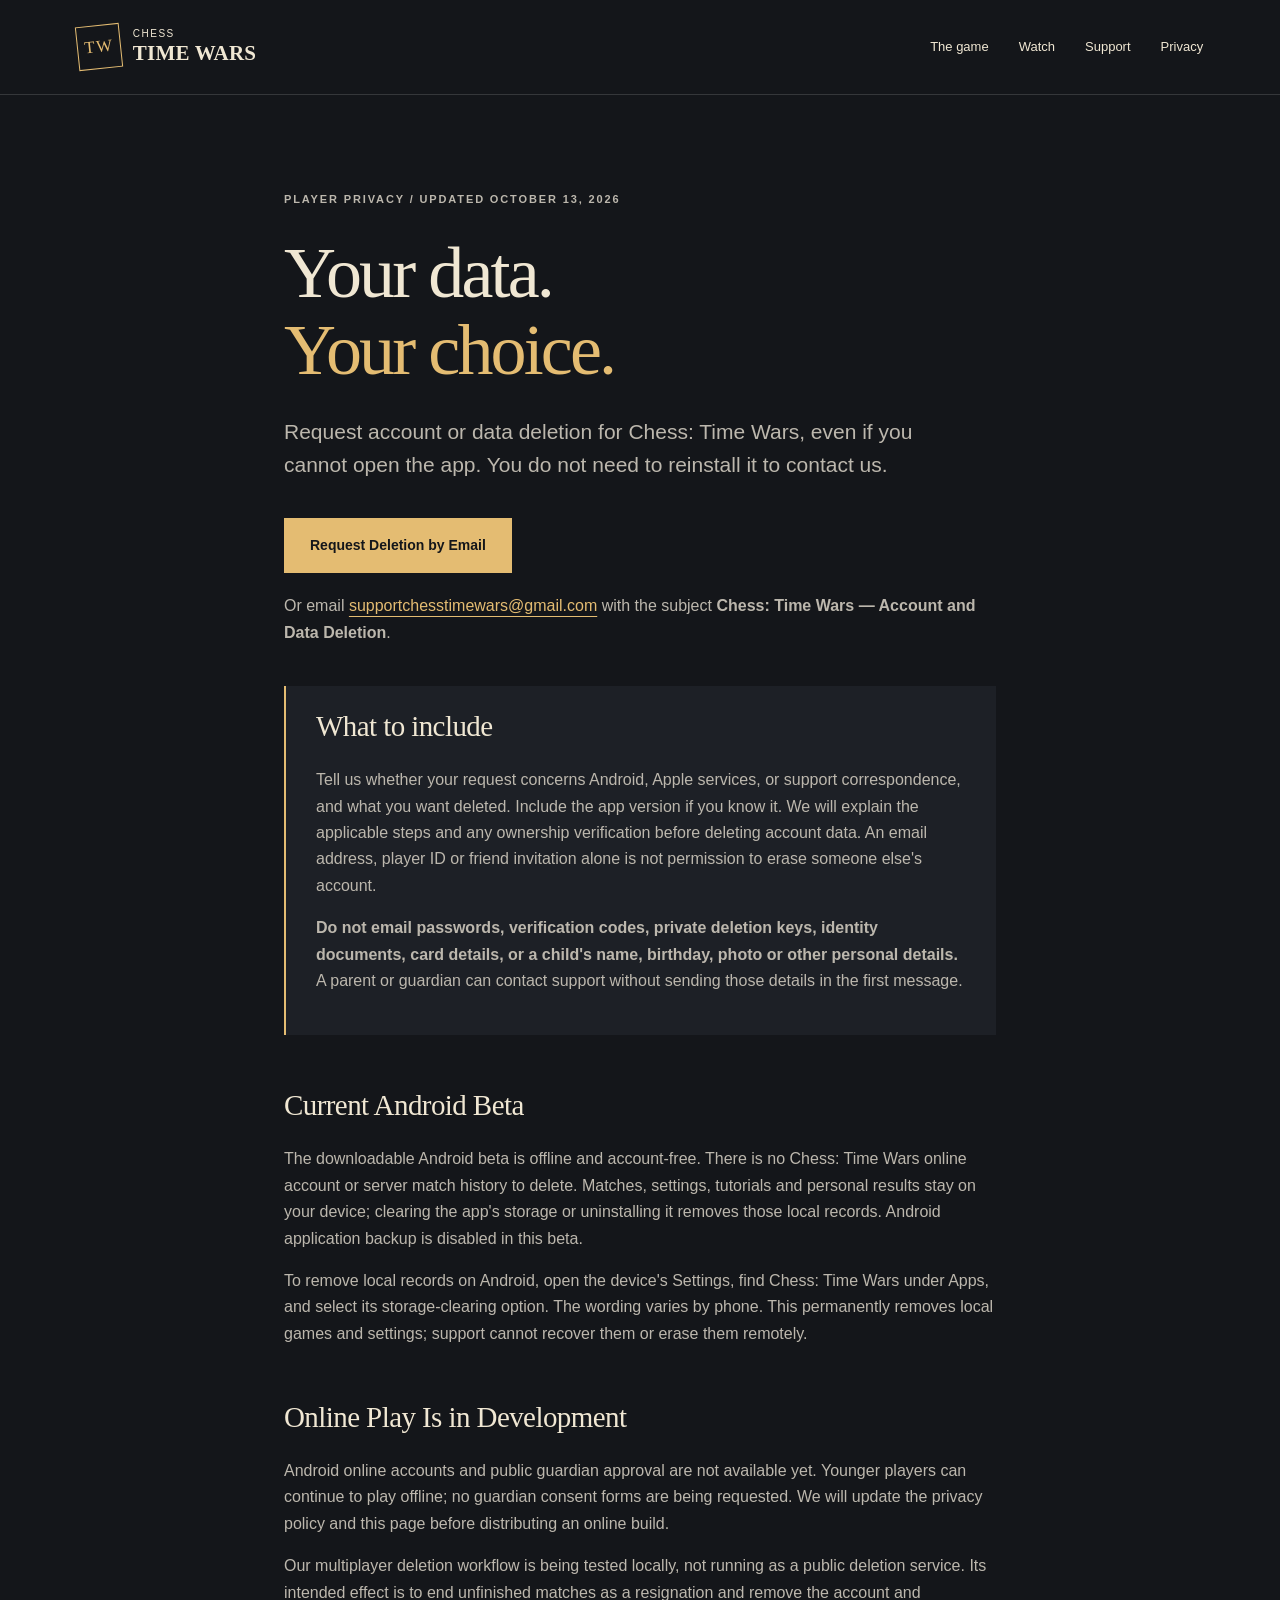
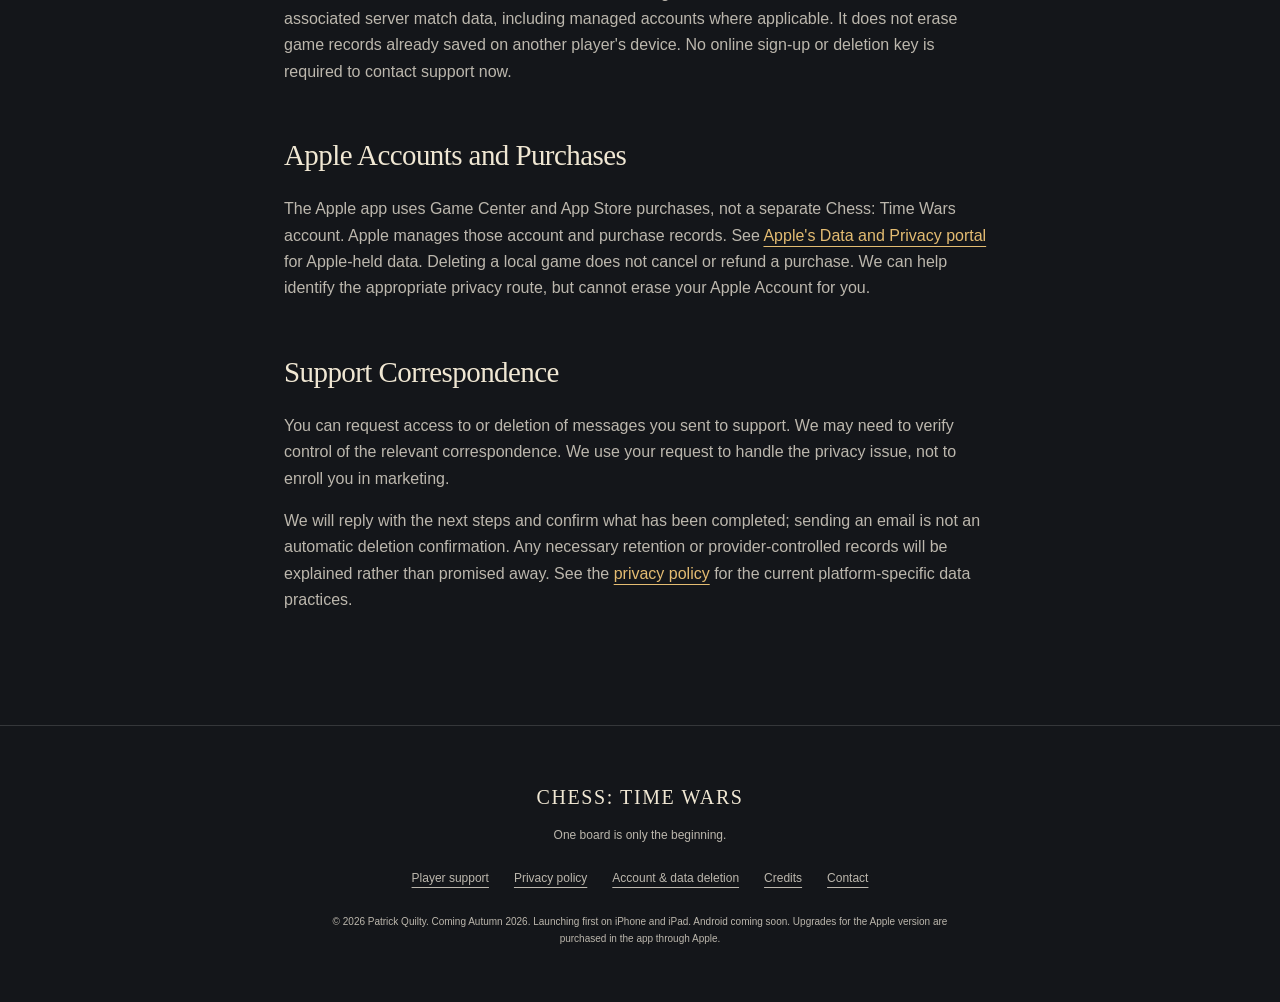
==== account-deletion.html @ 9de03a45 "Add account and data deletion support resource" ====
<!doctype html>
<html lang="en"><head><meta charset="utf-8"><meta name="viewport" content="width=device-width,initial-scale=1"><meta name="theme-color" content="#14161a"><title>Account &amp; Data Deletion | Chess: Time Wars</title><meta name="description" content="Request account or support-data deletion for Chess: Time Wars without reinstalling the app. Current Android beta is offline and account-free."><link rel="canonical" href="https://chesstimewars.github.io/account-deletion.html"><meta property="og:title" content="Account &amp; Data Deletion | Chess: Time Wars"><meta property="og:description" content="Deletion requests and privacy help for Chess: Time Wars."><meta property="og:type" content="website"><meta property="og:image" content="https://chesstimewars.github.io/assets/time-machine.png"><link rel="icon" href="assets/icon.png"><link rel="stylesheet" href="styles.css?v=20261013-deletion"></head><body><a class="skip" href="#main">Skip to content</a><header class="site-header"><a class="wordmark" href="./" aria-label="Chess: Time Wars home"><span class="crest" aria-hidden="true">TW</span><span>CHESS <b>TIME WARS</b></span></a><nav aria-label="Main navigation"><a href="./#realities">The game</a><a href="./#gameplay-videos">Watch</a><a href="support.html">Support</a><a href="privacy.html">Privacy</a></nav></header><main id="main"><article class="document section">
<p class="eyebrow">PLAYER PRIVACY / UPDATED OCTOBER 13, 2026</p>
<h1>Your data.<br><em>Your choice.</em></h1>
<p class="lede">Request account or data deletion for Chess: Time Wars, even if you cannot open the app. You do not need to reinstall it to contact us.</p>
<a class="button deletion-request" href="mailto:supportchesstimewars@gmail.com?subject=Chess%3A%20Time%20Wars%20-%20Account%20and%20Data%20Deletion&amp;body=I%20would%20like%20to%20request%20account%20or%20data%20deletion%20for%20Chess%3A%20Time%20Wars.%0A%0APlatform%20%28Android%20/%20Apple%20/%20support%20email%29%3A%0AApp%20version%2C%20if%20known%3A%0AWhat%20I%20want%20deleted%3A%0A%0APlease%20explain%20any%20ownership-verification%20steps.%20I%20have%20not%20included%20passwords%2C%20verification%20codes%2C%20deletion%20keys%2C%20identity%20documents%2C%20or%20child%20personal%20details.">Request Deletion by Email</a>
<p>Or email <a href="mailto:supportchesstimewars@gmail.com">supportchesstimewars@gmail.com</a> with the subject <strong>Chess: Time Wars &mdash; Account and Data Deletion</strong>.</p>
<div class="help-note"><h2>What to include</h2><p>Tell us whether your request concerns Android, Apple services, or support correspondence, and what you want deleted. Include the app version if you know it. We will explain the applicable steps and any ownership verification before deleting account data. An email address, player ID or friend invitation alone is not permission to erase someone else's account.</p><p><strong>Do not email passwords, verification codes, private deletion keys, identity documents, card details, or a child's name, birthday, photo or other personal details.</strong> A parent or guardian can contact support without sending those details in the first message.</p></div>
<h2>Current Android Beta</h2>
<p>The downloadable Android beta is offline and account-free. There is no Chess: Time Wars online account or server match history to delete. Matches, settings, tutorials and personal results stay on your device; clearing the app's storage or uninstalling it removes those local records. Android application backup is disabled in this beta.</p>
<p>To remove local records on Android, open the device's Settings, find Chess: Time Wars under Apps, and select its storage-clearing option. The wording varies by phone. This permanently removes local games and settings; support cannot recover them or erase them remotely.</p>
<h2>Online Play Is in Development</h2>
<p>Android online accounts and public guardian approval are not available yet. Younger players can continue to play offline; no guardian consent forms are being requested. We will update the privacy policy and this page before distributing an online build.</p>
<p>Our multiplayer deletion workflow is being tested locally, not running as a public deletion service. Its intended effect is to end unfinished matches as a resignation and remove the account and associated server match data, including managed accounts where applicable. It does not erase game records already saved on another player's device. No online sign-up or deletion key is required to contact support now.</p>
<h2>Apple Accounts and Purchases</h2>
<p>The Apple app uses Game Center and App Store purchases, not a separate Chess: Time Wars account. Apple manages those account and purchase records. See <a href="https://privacy.apple.com/">Apple's Data and Privacy portal</a> for Apple-held data. Deleting a local game does not cancel or refund a purchase. We can help identify the appropriate privacy route, but cannot erase your Apple Account for you.</p>
<h2>Support Correspondence</h2>
<p>You can request access to or deletion of messages you sent to support. We may need to verify control of the relevant correspondence. We use your request to handle the privacy issue, not to enroll you in marketing.</p>
<p>We will reply with the next steps and confirm what has been completed; sending an email is not an automatic deletion confirmation. Any necessary retention or provider-controlled records will be explained rather than promised away. See the <a href="privacy.html">privacy policy</a> for the current platform-specific data practices.</p>
</article></main><footer><a class="footer-brand" href="./">CHESS: TIME WARS</a><p>One board is only the beginning.</p><div><a href="support.html">Player support</a><a href="privacy.html">Privacy policy</a><a href="account-deletion.html">Account &amp; data deletion</a><a href="./#credits">Credits</a><a href="mailto:supportchesstimewars@gmail.com">Contact</a></div><small>&copy; 2026 Patrick Quilty. Coming Autumn 2026. Launching first on iPhone and iPad. Android coming soon. Upgrades for the Apple version are purchased in the app through Apple.</small></footer></body></html>
---- styles.css ----
:root{--bg:#14161a;--paper:#f0e7d3;--muted:#bcb7ad;--gold:#e4bc72;--line:#ffffff24;--panel:#1d2026}*{box-sizing:border-box}html{scroll-behavior:smooth;scroll-padding-top:90px}body{margin:0;background:var(--bg);color:var(--paper);font-family:"Avenir Next",Avenir,"Trebuchet MS",sans-serif;line-height:1.65}a{color:inherit;text-underline-offset:5px}a:hover{color:var(--gold)}a:focus-visible,summary:focus-visible{outline:3px solid var(--gold);outline-offset:5px}img{display:block;max-width:100%;height:auto}h1,h2,h3,p{margin-top:0}h1,h2,h3{font-family:Georgia,"Times New Roman",serif;font-weight:400;line-height:1.07;letter-spacing:-.04em}h1{font-size:clamp(44px,5.2vw,78px);margin-bottom:27px}h2{font-size:clamp(36px,4.2vw,60px);margin-bottom:25px}h3{font-size:31px;letter-spacing:-.025em}em{color:var(--gold);font-style:normal}.skip{position:absolute;top:-80px;background:var(--gold);color:var(--bg);padding:12px;z-index:10}.skip:focus{top:0}.site-header{max-width:1400px;margin:auto;padding:25px 6%;display:flex;justify-content:space-between;align-items:center;border-bottom:1px solid var(--line);position:relative;z-index:3}.wordmark{display:flex;gap:12px;text-decoration:none;align-items:center;line-height:1.3;font-size:10px;letter-spacing:.15em}.wordmark b{display:block;font-family:Georgia,serif;font-size:21px;letter-spacing:.01em}.crest{border:1px solid var(--gold);color:var(--gold);width:44px;height:44px;display:grid;place-items:center;font-family:Georgia,serif;font-size:17px;transform:rotate(-6deg)}nav{display:flex;gap:30px}nav a{text-decoration:none;font-size:13px}.hero{position:relative;max-width:1400px;min-height:850px;margin:auto;overflow:hidden}.hero-art{position:absolute;right:0;top:0;width:57%;height:100%}.hero-art img{height:100%;width:100%;object-fit:cover;object-position:center 39%}.hero-art:after{content:"";position:absolute;inset:0;background:linear-gradient(90deg,var(--bg),transparent 35%),linear-gradient(0deg,var(--bg),transparent 35%)}.hero-copy{position:relative;width:57%;padding:65px 0 90px 6%;z-index:1}.eyebrow{font-size:11px;letter-spacing:.17em;font-weight:700;color:var(--gold);margin-bottom:27px}.signal{display:inline-block;width:6px;height:6px;margin-right:7px;border-radius:50%;background:var(--gold);box-shadow:0 0 10px #e4bc7277}.game-name{font-size:13px;letter-spacing:.22em;margin-bottom:14px}.lede{font-size:21px;line-height:1.55;max-width:440px}.hero-description{max-width:420px;color:var(--muted);font-size:15px}.button{display:inline-flex;align-items:center;gap:30px;margin:16px 0 20px;padding:15px 25px;background:var(--gold);color:var(--bg);text-decoration:none;font-size:14px;font-weight:700;border:1px solid var(--gold)}.button:hover{background:#f6d595;color:#121416}.text-link{display:block;font-size:13px}.hero-note{position:absolute;right:6%;bottom:65px;font-size:10px;letter-spacing:.18em;color:var(--gold)}.section{max-width:1240px;margin:auto;padding:95px 5%}.section-heading{max-width:540px}.section-heading p:not(.eyebrow){color:var(--muted);max-width:390px}.modes{display:grid;grid-template-columns:repeat(3,1fr);gap:35px;margin-top:50px}.modes article{border-top:1px solid var(--gold);padding:25px 0;display:flex;flex-direction:column}.modes p{font-size:15px;color:var(--muted);flex:1}.mode-index{font-size:10px;letter-spacing:.12em;color:var(--gold);margin-bottom:24px}.mode-tag{font-size:9px;letter-spacing:.13em;border:1px solid var(--line);padding:6px 10px;align-self:flex-start}.gameplay{display:grid;grid-template-columns:.8fr 1.2fr;gap:70px;align-items:center;border-top:1px solid var(--line);border-bottom:1px solid var(--line);background:radial-gradient(ellipse at 90% 60%,#3e342326,transparent 70%)}.gameplay-copy p{color:var(--muted)}.gameplay-copy .eyebrow{color:var(--gold)}.caption{font-size:12px;max-width:350px}.screens{display:flex;gap:25px;align-items:flex-start}.screens figure{margin:0;width:50%;min-width:0}.screens figure:nth-child(2){padding-top:70px}.screens img{border:1px solid #b6915170;border-radius:14px;box-shadow:0 20px 35px #0005}.screens a{display:block;transition:transform .25s}.screens a:hover{transform:translateY(-7px)}figcaption{font-size:10px;color:var(--muted);margin-top:15px;line-height:1.5}.challenge{display:grid;grid-template-columns:1fr 1fr;gap:55px}.challenge-body{padding-top:40px;color:var(--muted)}.feature-row{display:flex;flex-wrap:wrap;gap:12px;margin-top:28px}.feature-row span{font-size:11px;border-left:2px solid var(--gold);padding-left:10px}.closing{text-align:center;border-top:1px solid var(--line);background:radial-gradient(ellipse at center,#5b442d28,transparent 65%)}.closing h2{font-size:clamp(50px,6vw,80px)}.closing p{color:var(--muted)}.closing .eyebrow{color:var(--gold)}.secondary{background:transparent;color:var(--gold)}.fineprint{font-size:12px;margin:20px auto 0;max-width:640px}footer{border-top:1px solid var(--line);text-align:center;padding:55px 24px;color:var(--muted)}.footer-brand{font-family:Georgia,serif;letter-spacing:.08em;font-size:20px;text-decoration:none;color:var(--paper)}footer p{font-size:12px;margin:12px 0 24px}footer div{display:flex;justify-content:center;gap:25px;font-size:12px}footer small{display:block;font-size:10px;margin:25px auto 0;max-width:650px}.document{max-width:840px}.document h1{font-size:clamp(48px,6vw,72px)}.document .lede{max-width:650px}.document h2{font-size:29px;letter-spacing:-.02em;margin-top:55px}.document p{color:var(--muted)}.document a{color:var(--gold);overflow-wrap:anywhere}.contact-address{display:inline-block;font-size:clamp(15px,3.5vw,23px);margin:10px 0 28px}.help-note{padding:25px 30px;background:var(--panel);border-left:2px solid var(--gold);margin:40px 0}.help-note h2{margin-top:0}details{border-bottom:1px solid var(--line);padding:19px 0}summary{cursor:pointer;font-size:17px;color:var(--paper);padding-right:12px}details p{font-size:15px;margin:18px 0 5px}#how-to-play{scroll-margin-top:35px}@media(prefers-reduced-motion:no-preference){.hero-copy{animation:arrive .8s ease-out both}@keyframes arrive{from{opacity:0;transform:translateY(12px)}to{opacity:1;transform:translateY(0)}}}@media(max-width:800px){.site-header{padding:22px 6%}nav{gap:18px}.hero{min-height:unset;padding-bottom:430px}.hero-copy{width:100%;padding:46px 7% 25px}.hero-art{width:100%;height:550px;top:auto;bottom:0;opacity:.85}.hero-art img{object-position:center 43%}.hero-art:after{background:linear-gradient(180deg,var(--bg),transparent 30%),linear-gradient(0deg,var(--bg),transparent 25%)}h1{font-size:clamp(43px,8vw,67px)}.hero-note{bottom:35px;right:7%}.section{padding:60px 7%}.modes{grid-template-columns:1fr;gap:8px;margin-top:30px}.modes article{padding:24px 0}.modes h3{margin-bottom:18px}.modes p{max-width:550px}.mode-index{margin-bottom:16px}.gameplay{grid-template-columns:1fr;gap:35px}.screens{max-width:540px;gap:18px}.screens figure:nth-child(2){padding-top:35px}.challenge{grid-template-columns:1fr;gap:0}.challenge-body{padding-top:5px}.document h2{margin-top:38px}.help-note{padding:23px}.wordmark b{font-size:17px}.crest{width:36px;height:36px;font-size:15px}nav a{font-size:12px}}@media(max-width:370px){.site-header{flex-wrap:wrap;gap:20px}nav{width:100%;justify-content:space-between}.hero-copy{padding-top:30px}.hero .lede{font-size:19px}.hero .eyebrow{font-size:9px}footer div{gap:17px}}@media(prefers-reduced-motion:reduce){html{scroll-behavior:auto}*,*:before,*:after{animation:none!important;transition:none!important}}

.credits.section{padding-top:38px;padding-bottom:45px;border-top:1px solid var(--line);text-align:center;max-width:900px}.credits h2{font-family:"Avenir Next",Avenir,"Trebuchet MS",sans-serif;font-size:11px;font-weight:700;letter-spacing:.17em;text-transform:uppercase;color:var(--gold);margin-bottom:18px}.credits p{font-size:13px;color:var(--muted);margin-bottom:7px}.credits strong{font-weight:500;color:var(--paper)}.credits blockquote{font-family:Georgia,serif;font-size:clamp(17px,2.4vw,22px);line-height:1.5;color:var(--muted);max-width:550px;margin:22px auto 0;font-style:italic}footer div{flex-wrap:wrap}#credits{scroll-margin-top:35px}
.video-showcase{border-top:1px solid var(--line);background:radial-gradient(ellipse at 50% 35%,#66502e24,transparent 70%)}.video-heading{display:grid;grid-template-columns:1.15fr 1fr;gap:70px;align-items:center;margin-bottom:40px}.video-heading>p{color:var(--muted);font-size:15px;max-width:430px}.video-grid{display:grid;grid-template-columns:repeat(3,minmax(0,1fr));gap:28px}.video-card{margin:0;min-width:0;padding:20px;background:linear-gradient(160deg,#292b30,var(--panel));border:1px solid #e4bc7240;border-radius:16px;box-shadow:0 15px 35px #0003;display:flex;flex-direction:column}.video-card-heading{min-height:90px}.video-card .mode-index{display:block;margin-bottom:12px}.video-card h3{font-size:clamp(23px,2.5vw,30px);margin-bottom:20px}.video-card video{display:block;width:100%;height:auto;aspect-ratio:9/16;object-fit:contain;background:#0e1013;border-radius:8px;border:1px solid var(--line)}.video-card video:focus-visible{outline:3px solid var(--gold);outline-offset:5px}.video-card video::cue{background:#14161ae6;color:var(--paper)}.video-card figcaption{display:flex;flex-direction:column;flex:1;font-size:13px}.video-duration{font-size:9px;letter-spacing:.14em;color:var(--gold);display:block;margin-bottom:12px}.video-card figcaption p{flex:1;margin-bottom:18px}.video-footnote{margin:27px 0 0;font-size:12px;color:var(--muted)}.video-footnote a{color:var(--gold);display:inline-block;margin-left:8px}@media(max-width:900px){.video-grid{gap:16px}.video-card{padding:15px}.video-card-heading{min-height:104px}.video-heading{gap:35px}}@media(max-width:800px){.video-heading{grid-template-columns:1fr;gap:0;margin-bottom:28px}.video-heading>p{max-width:560px}.video-grid{grid-template-columns:1fr;gap:28px;max-width:430px;margin:auto}.video-card{padding:20px}.video-card-heading{min-height:0}.video-card h3{font-size:30px}.video-card video{max-height:65svh}.video-footnote{max-width:430px;margin:25px auto 0}.video-footnote a{margin-left:0;display:block;margin-top:8px}}
.platform-note{display:flex;flex-wrap:wrap;align-items:center;gap:10px 14px;max-width:420px;margin:24px 0 0}.platform-badge{display:inline-block;padding:6px 11px;border:1px solid #e4bc7266;border-radius:4px;background:linear-gradient(120deg,#e4bc7212,transparent);color:var(--gold);font-size:11px;font-weight:700;letter-spacing:.08em}.platform-detail{font-size:12px;line-height:1.5;color:var(--muted)}.platform-note-centered{justify-content:center;max-width:640px;margin:22px auto 8px}

.document a.deletion-request{color:var(--bg)}
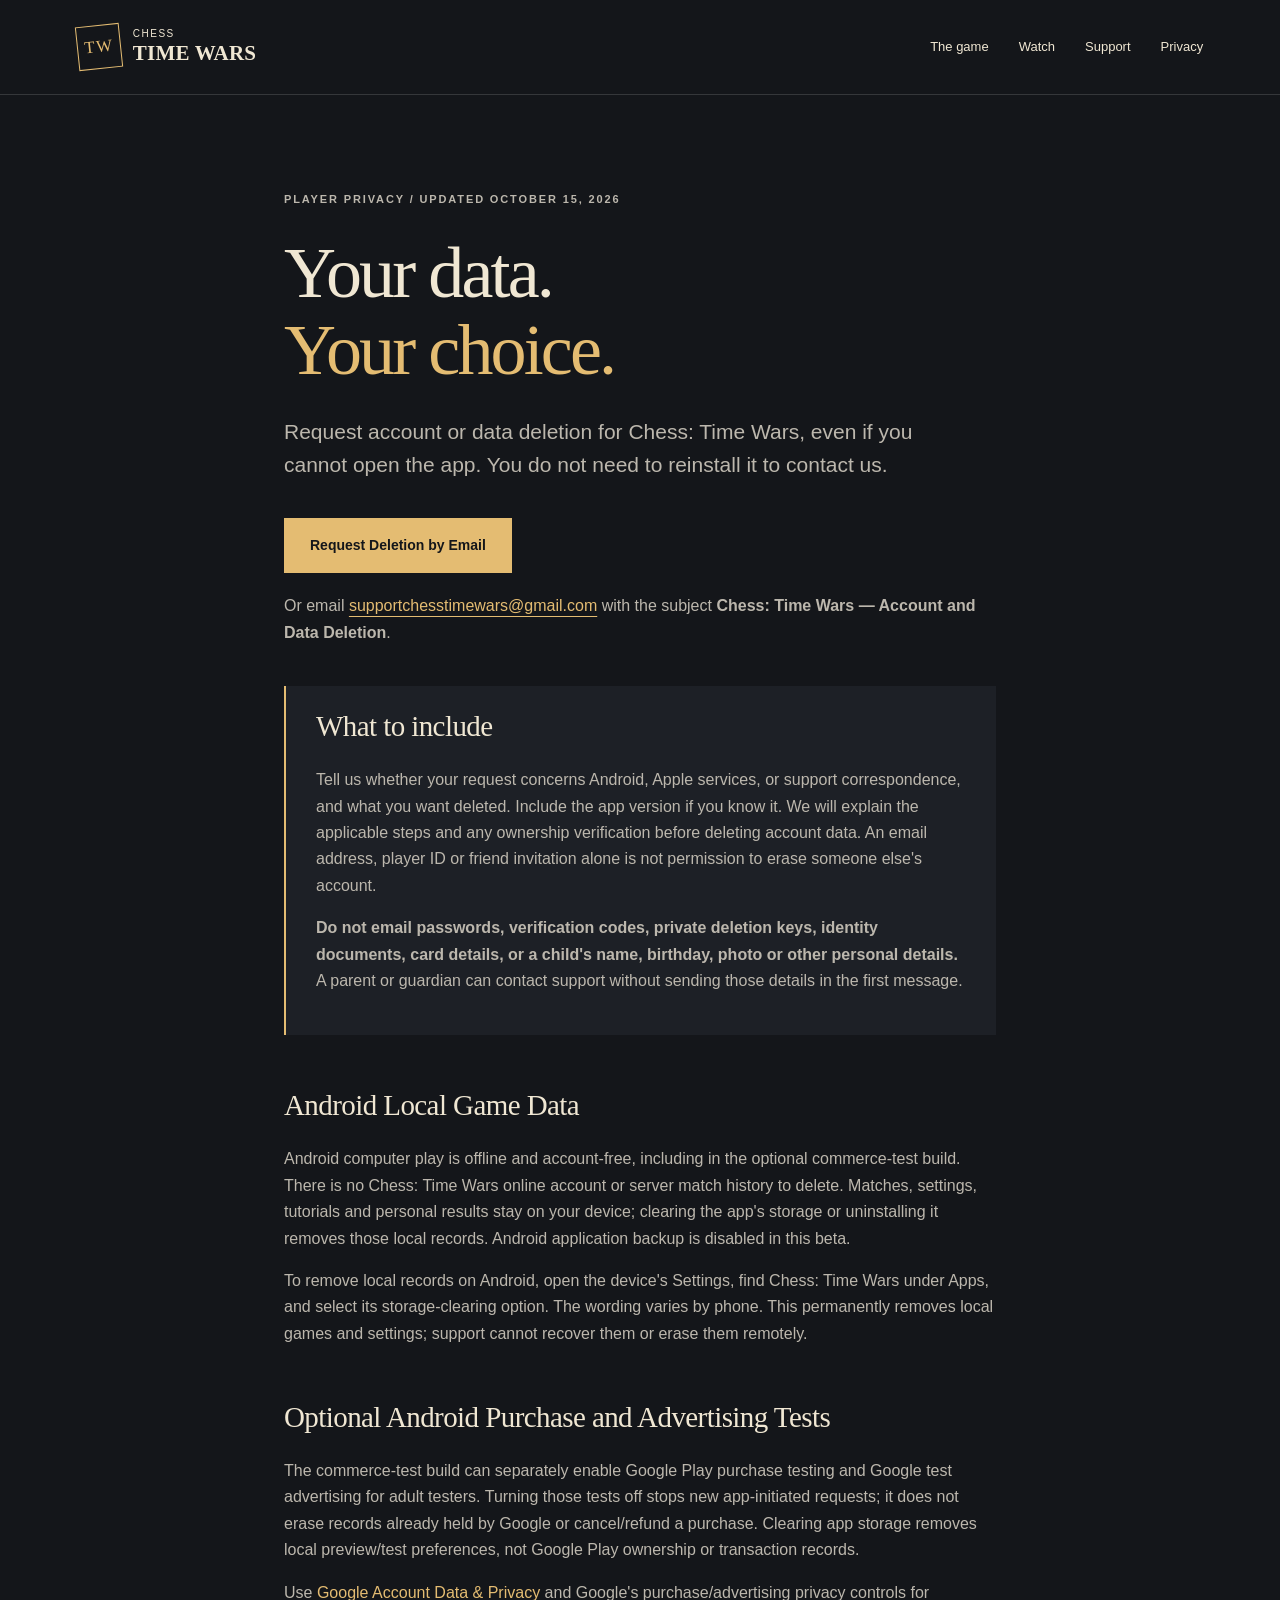
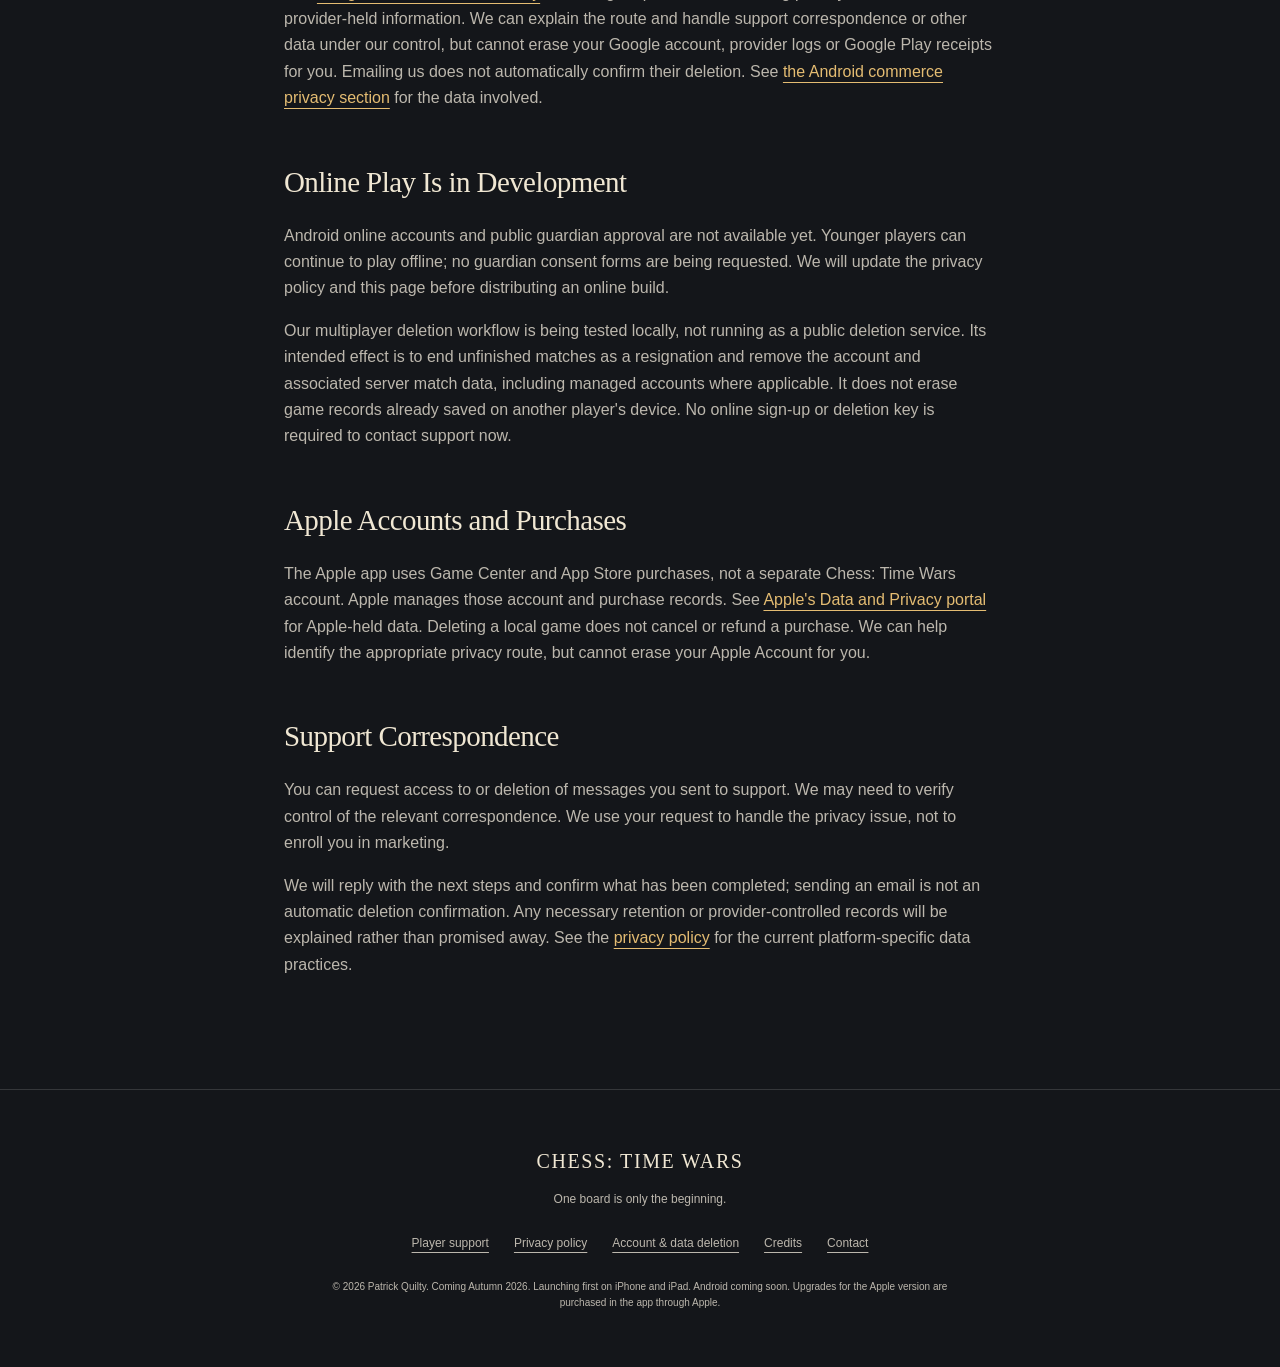
==== commit a94e54a4: "Disclose optional Android purchase and test-ad processing" ====
--- a/account-deletion.html
+++ b/account-deletion.html
@@ -1,14 +1,17 @@
 <!doctype html>
 <html lang="en"><head><meta charset="utf-8"><meta name="viewport" content="width=device-width,initial-scale=1"><meta name="theme-color" content="#14161a"><title>Account &amp; Data Deletion | Chess: Time Wars</title><meta name="description" content="Request account or support-data deletion for Chess: Time Wars without reinstalling the app. Current Android beta is offline and account-free."><link rel="canonical" href="https://chesstimewars.github.io/account-deletion.html"><meta property="og:title" content="Account &amp; Data Deletion | Chess: Time Wars"><meta property="og:description" content="Deletion requests and privacy help for Chess: Time Wars."><meta property="og:type" content="website"><meta property="og:image" content="https://chesstimewars.github.io/assets/time-machine.png"><link rel="icon" href="assets/icon.png"><link rel="stylesheet" href="styles.css?v=20261013-deletion"></head><body><a class="skip" href="#main">Skip to content</a><header class="site-header"><a class="wordmark" href="./" aria-label="Chess: Time Wars home"><span class="crest" aria-hidden="true">TW</span><span>CHESS <b>TIME WARS</b></span></a><nav aria-label="Main navigation"><a href="./#realities">The game</a><a href="./#gameplay-videos">Watch</a><a href="support.html">Support</a><a href="privacy.html">Privacy</a></nav></header><main id="main"><article class="document section">
-<p class="eyebrow">PLAYER PRIVACY / UPDATED OCTOBER 13, 2026</p>
+<p class="eyebrow">PLAYER PRIVACY / UPDATED OCTOBER 15, 2026</p>
 <h1>Your data.<br><em>Your choice.</em></h1>
 <p class="lede">Request account or data deletion for Chess: Time Wars, even if you cannot open the app. You do not need to reinstall it to contact us.</p>
 <a class="button deletion-request" href="mailto:supportchesstimewars@gmail.com?subject=Chess%3A%20Time%20Wars%20-%20Account%20and%20Data%20Deletion&amp;body=I%20would%20like%20to%20request%20account%20or%20data%20deletion%20for%20Chess%3A%20Time%20Wars.%0A%0APlatform%20%28Android%20/%20Apple%20/%20support%20email%29%3A%0AApp%20version%2C%20if%20known%3A%0AWhat%20I%20want%20deleted%3A%0A%0APlease%20explain%20any%20ownership-verification%20steps.%20I%20have%20not%20included%20passwords%2C%20verification%20codes%2C%20deletion%20keys%2C%20identity%20documents%2C%20or%20child%20personal%20details.">Request Deletion by Email</a>
 <p>Or email <a href="mailto:supportchesstimewars@gmail.com">supportchesstimewars@gmail.com</a> with the subject <strong>Chess: Time Wars &mdash; Account and Data Deletion</strong>.</p>
 <div class="help-note"><h2>What to include</h2><p>Tell us whether your request concerns Android, Apple services, or support correspondence, and what you want deleted. Include the app version if you know it. We will explain the applicable steps and any ownership verification before deleting account data. An email address, player ID or friend invitation alone is not permission to erase someone else's account.</p><p><strong>Do not email passwords, verification codes, private deletion keys, identity documents, card details, or a child's name, birthday, photo or other personal details.</strong> A parent or guardian can contact support without sending those details in the first message.</p></div>
-<h2>Current Android Beta</h2>
-<p>The downloadable Android beta is offline and account-free. There is no Chess: Time Wars online account or server match history to delete. Matches, settings, tutorials and personal results stay on your device; clearing the app's storage or uninstalling it removes those local records. Android application backup is disabled in this beta.</p>
+<h2>Android Local Game Data</h2>
+<p>Android computer play is offline and account-free, including in the optional commerce-test build. There is no Chess: Time Wars online account or server match history to delete. Matches, settings, tutorials and personal results stay on your device; clearing the app's storage or uninstalling it removes those local records. Android application backup is disabled in this beta.</p>
 <p>To remove local records on Android, open the device's Settings, find Chess: Time Wars under Apps, and select its storage-clearing option. The wording varies by phone. This permanently removes local games and settings; support cannot recover them or erase them remotely.</p>
+<h2>Optional Android Purchase and Advertising Tests</h2>
+<p>The commerce-test build can separately enable Google Play purchase testing and Google test advertising for adult testers. Turning those tests off stops new app-initiated requests; it does not erase records already held by Google or cancel/refund a purchase. Clearing app storage removes local preview/test preferences, not Google Play ownership or transaction records.</p>
+<p>Use <a href="https://myaccount.google.com/data-and-privacy">Google Account Data &amp; Privacy</a> and Google's purchase/advertising privacy controls for provider-held information. We can explain the route and handle support correspondence or other data under our control, but cannot erase your Google account, provider logs or Google Play receipts for you. Emailing us does not automatically confirm their deletion. See <a href="privacy.html#android-commerce">the Android commerce privacy section</a> for the data involved.</p>
 <h2>Online Play Is in Development</h2>
 <p>Android online accounts and public guardian approval are not available yet. Younger players can continue to play offline; no guardian consent forms are being requested. We will update the privacy policy and this page before distributing an online build.</p>
 <p>Our multiplayer deletion workflow is being tested locally, not running as a public deletion service. Its intended effect is to end unfinished matches as a resignation and remove the account and associated server match data, including managed accounts where applicable. It does not erase game records already saved on another player's device. No online sign-up or deletion key is required to contact support now.</p>
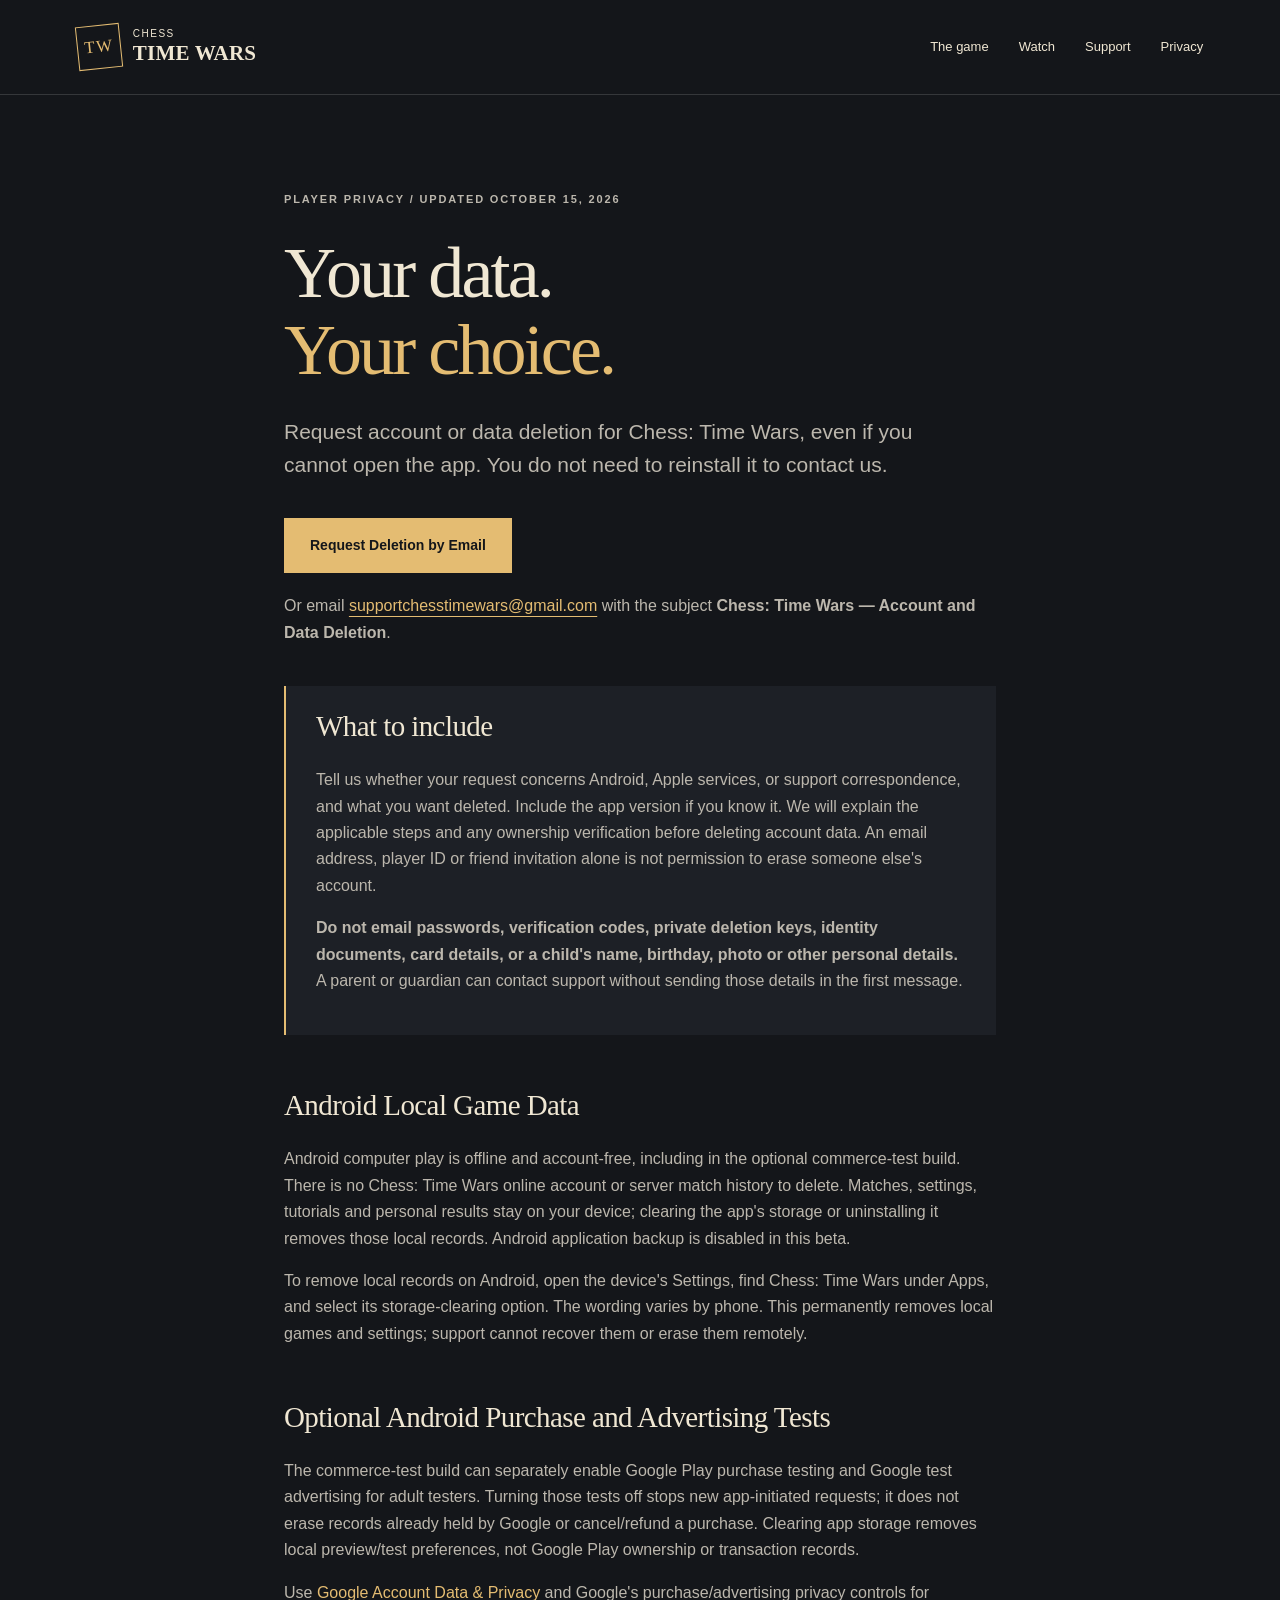
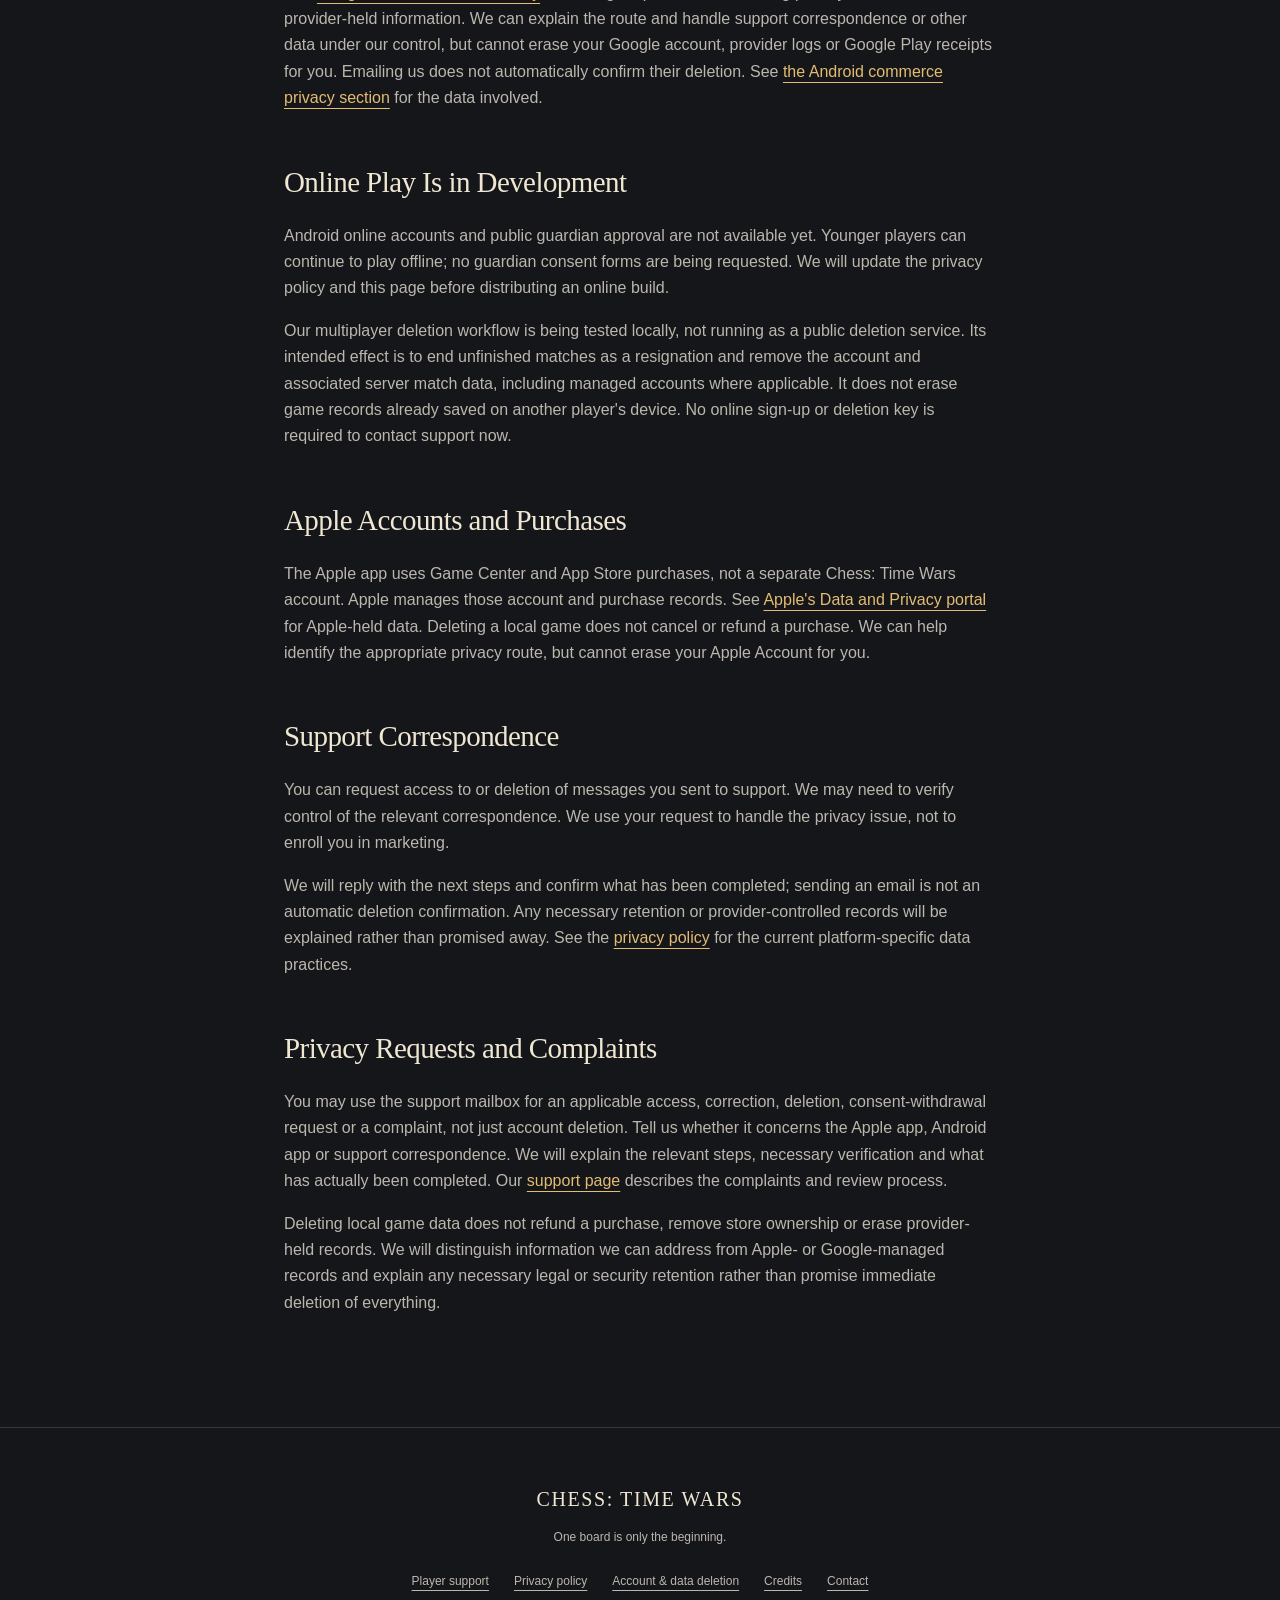
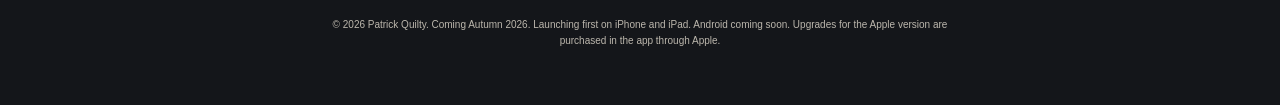
==== commit bf2c4623: "Publish approved cross-platform support and privacy updates" ====
--- a/account-deletion.html
+++ b/account-deletion.html
@@ -20,4 +20,9 @@
 <h2>Support Correspondence</h2>
 <p>You can request access to or deletion of messages you sent to support. We may need to verify control of the relevant correspondence. We use your request to handle the privacy issue, not to enroll you in marketing.</p>
 <p>We will reply with the next steps and confirm what has been completed; sending an email is not an automatic deletion confirmation. Any necessary retention or provider-controlled records will be explained rather than promised away. See the <a href="privacy.html">privacy policy</a> for the current platform-specific data practices.</p>
+<section id="privacy-requests" aria-labelledby="privacy-requests-heading">
+<h2 id="privacy-requests-heading">Privacy Requests and Complaints</h2>
+<p>You may use the support mailbox for an applicable access, correction, deletion, consent-withdrawal request or a complaint, not just account deletion. Tell us whether it concerns the Apple app, Android app or support correspondence. We will explain the relevant steps, necessary verification and what has actually been completed. Our <a href="https://chesstimewars.github.io/support.html">support page</a> describes the complaints and review process.</p>
+<p>Deleting local game data does not refund a purchase, remove store ownership or erase provider-held records. We will distinguish information we can address from Apple- or Google-managed records and explain any necessary legal or security retention rather than promise immediate deletion of everything.</p>
+</section>
 </article></main><footer><a class="footer-brand" href="./">CHESS: TIME WARS</a><p>One board is only the beginning.</p><div><a href="support.html">Player support</a><a href="privacy.html">Privacy policy</a><a href="account-deletion.html">Account &amp; data deletion</a><a href="./#credits">Credits</a><a href="mailto:supportchesstimewars@gmail.com">Contact</a></div><small>&copy; 2026 Patrick Quilty. Coming Autumn 2026. Launching first on iPhone and iPad. Android coming soon. Upgrades for the Apple version are purchased in the app through Apple.</small></footer></body></html>
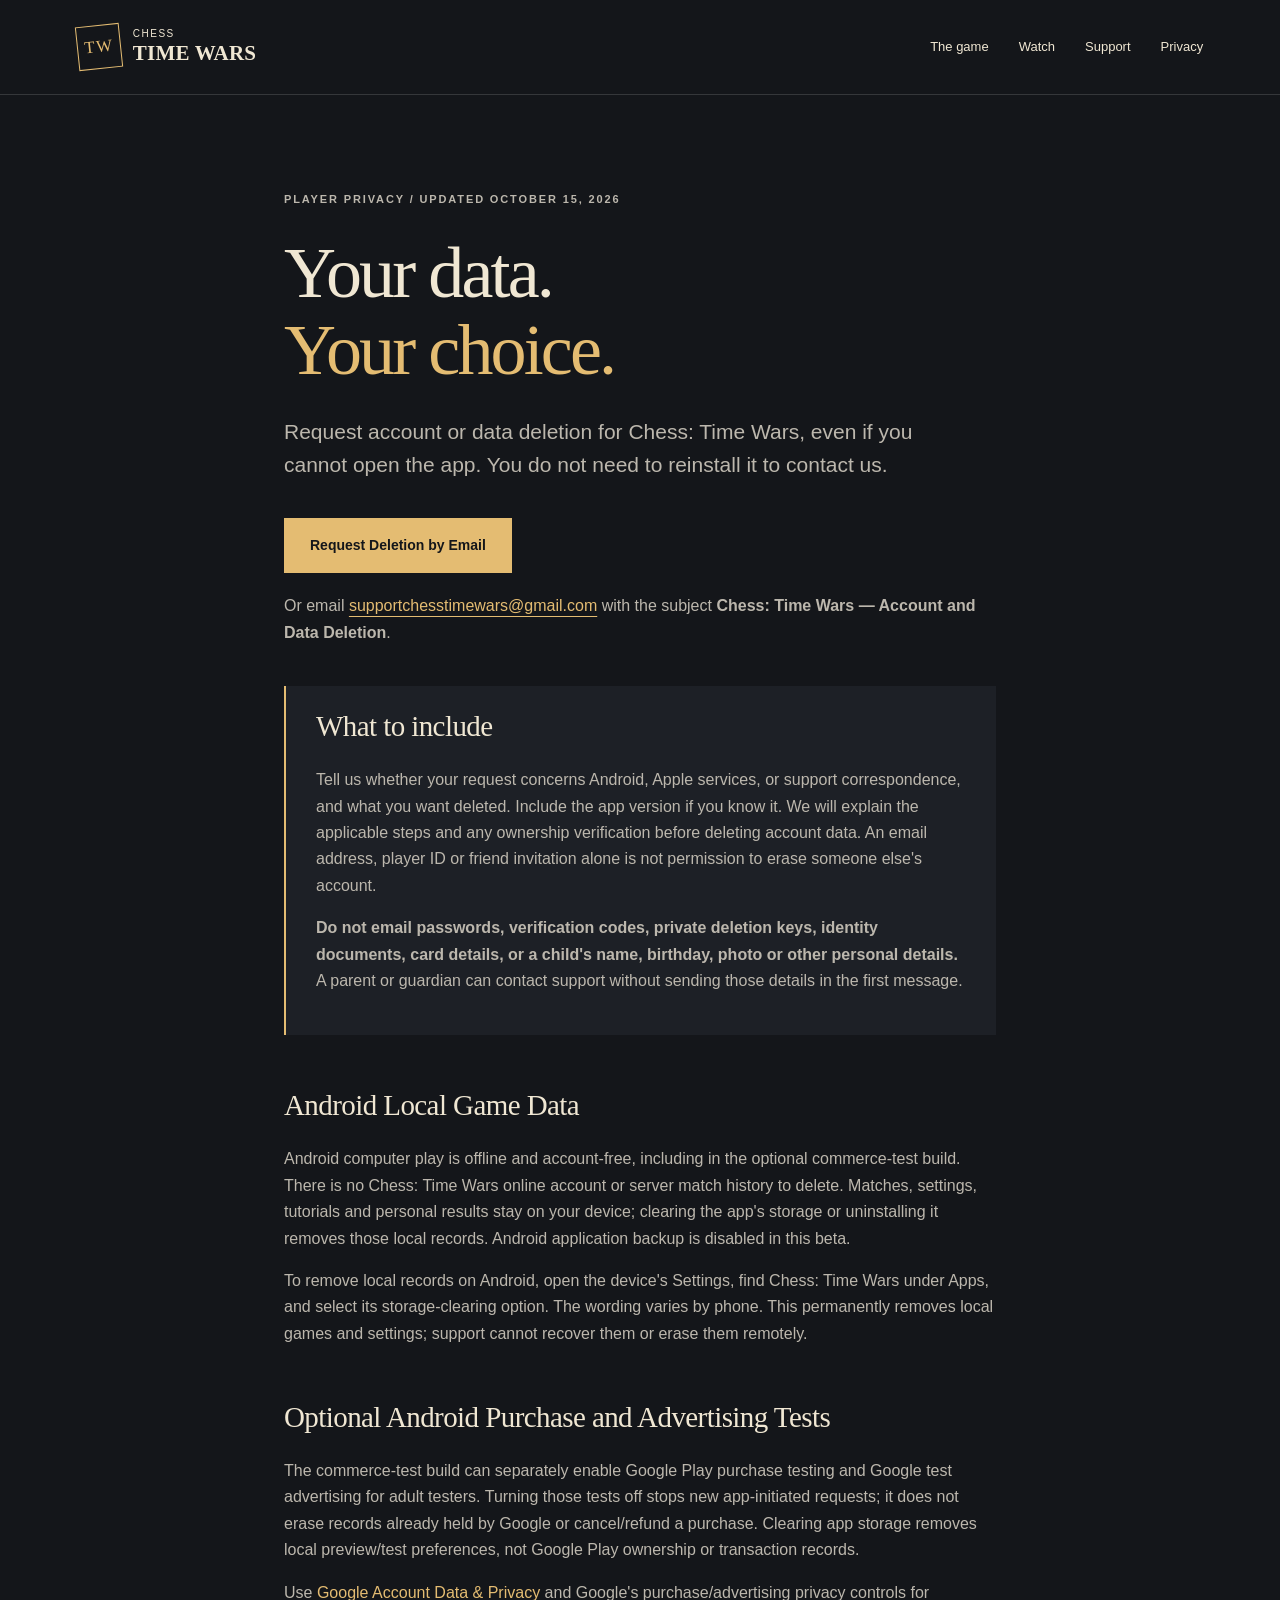
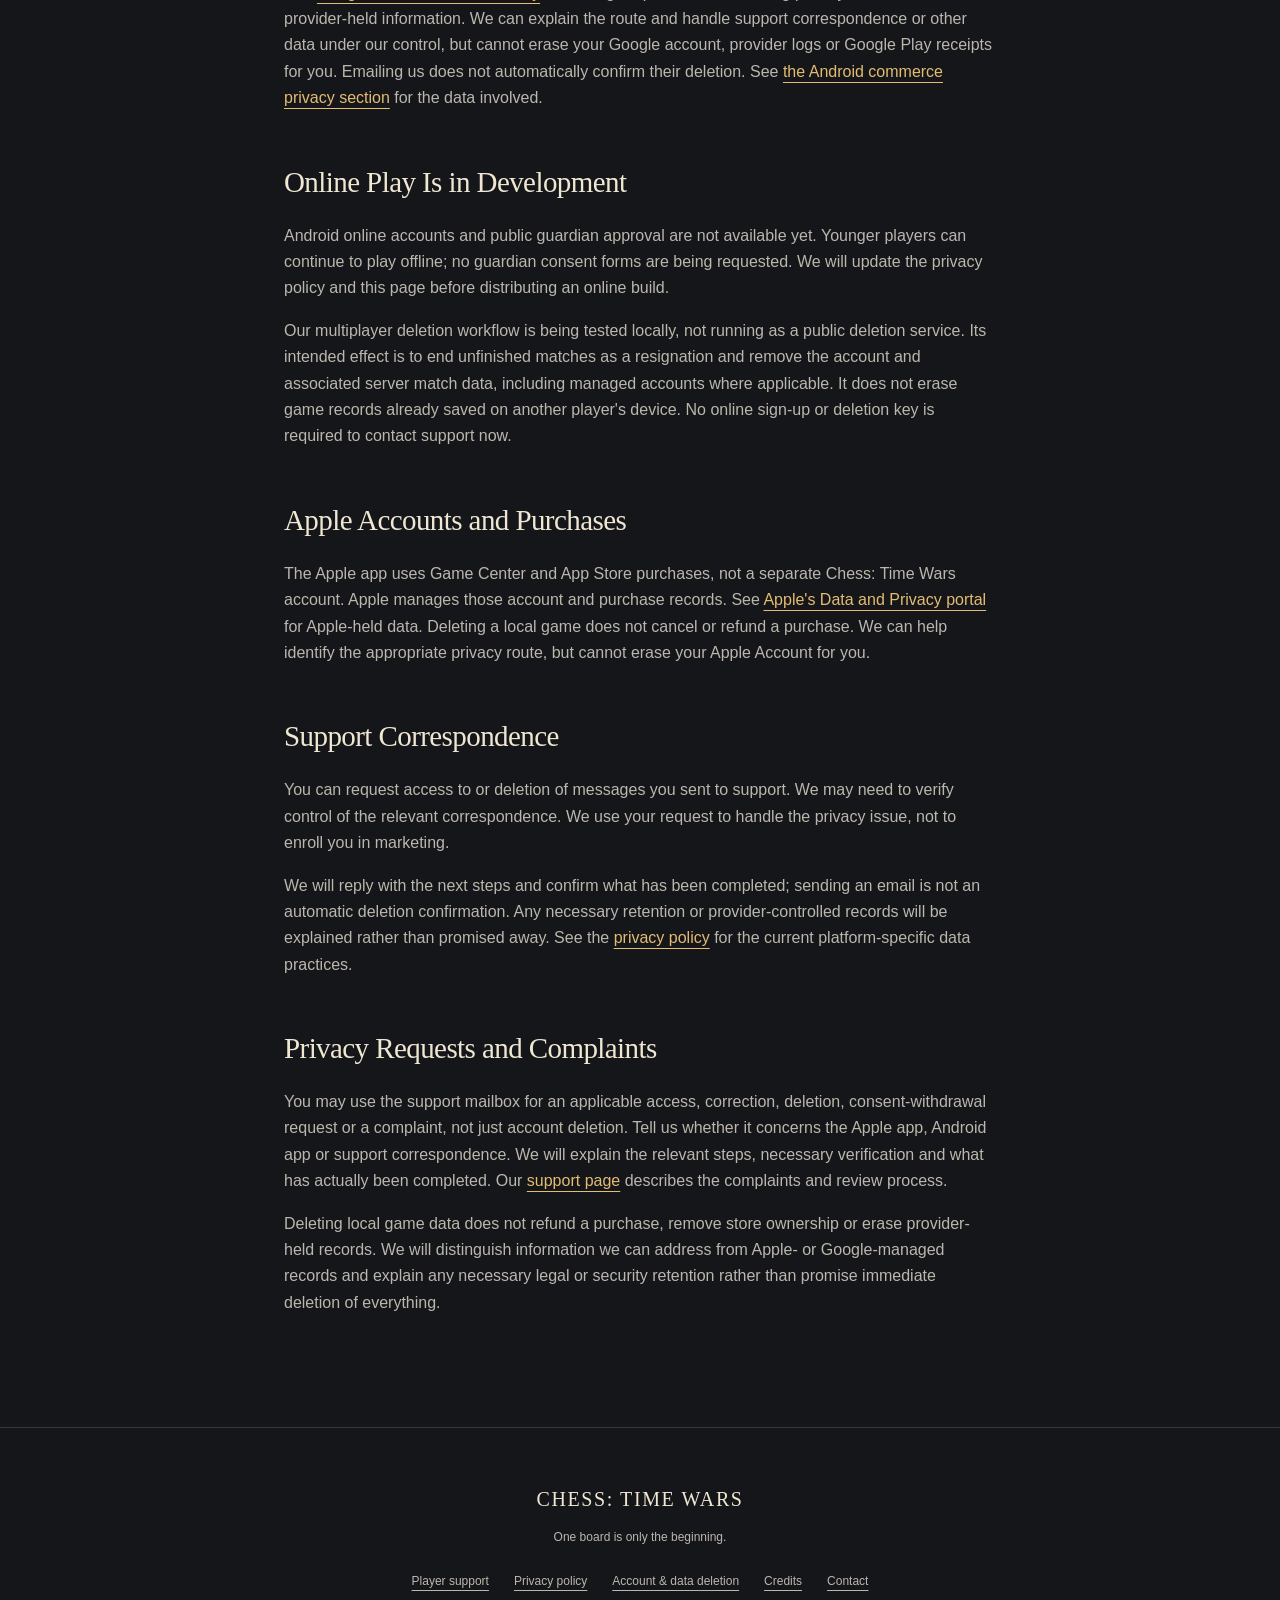
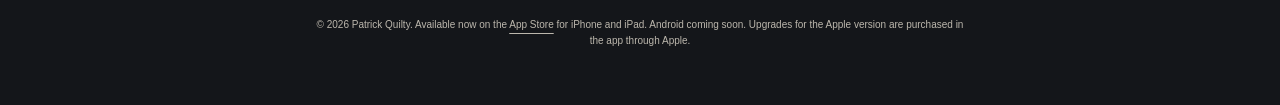
==== commit aac6b881: "Announce App Store launch and add download links" ====
--- a/account-deletion.html
+++ b/account-deletion.html
@@ -1,5 +1,5 @@
 <!doctype html>
-<html lang="en"><head><meta charset="utf-8"><meta name="viewport" content="width=device-width,initial-scale=1"><meta name="theme-color" content="#14161a"><title>Account &amp; Data Deletion | Chess: Time Wars</title><meta name="description" content="Request account or support-data deletion for Chess: Time Wars without reinstalling the app. Current Android beta is offline and account-free."><link rel="canonical" href="https://chesstimewars.github.io/account-deletion.html"><meta property="og:title" content="Account &amp; Data Deletion | Chess: Time Wars"><meta property="og:description" content="Deletion requests and privacy help for Chess: Time Wars."><meta property="og:type" content="website"><meta property="og:image" content="https://chesstimewars.github.io/assets/time-machine.png"><link rel="icon" href="assets/icon.png"><link rel="stylesheet" href="styles.css?v=20261013-deletion"></head><body><a class="skip" href="#main">Skip to content</a><header class="site-header"><a class="wordmark" href="./" aria-label="Chess: Time Wars home"><span class="crest" aria-hidden="true">TW</span><span>CHESS <b>TIME WARS</b></span></a><nav aria-label="Main navigation"><a href="./#realities">The game</a><a href="./#gameplay-videos">Watch</a><a href="support.html">Support</a><a href="privacy.html">Privacy</a></nav></header><main id="main"><article class="document section">
+<html lang="en"><head><meta charset="utf-8"><meta name="viewport" content="width=device-width,initial-scale=1"><meta name="theme-color" content="#14161a"><title>Account &amp; Data Deletion | Chess: Time Wars</title><meta name="description" content="Request account or support-data deletion for Chess: Time Wars without reinstalling the app. Current Android beta is offline and account-free."><link rel="canonical" href="https://chesstimewars.github.io/account-deletion.html"><meta property="og:title" content="Account &amp; Data Deletion | Chess: Time Wars"><meta property="og:description" content="Deletion requests and privacy help for Chess: Time Wars."><meta property="og:type" content="website"><meta property="og:image" content="https://chesstimewars.github.io/assets/time-machine.png"><link rel="icon" href="assets/icon.png"><link rel="stylesheet" href="styles.css?v=20261015-launch"></head><body><a class="skip" href="#main">Skip to content</a><header class="site-header"><a class="wordmark" href="./" aria-label="Chess: Time Wars home"><span class="crest" aria-hidden="true">TW</span><span>CHESS <b>TIME WARS</b></span></a><nav aria-label="Main navigation"><a href="./#realities">The game</a><a href="./#gameplay-videos">Watch</a><a href="support.html">Support</a><a href="privacy.html">Privacy</a></nav></header><main id="main"><article class="document section">
 <p class="eyebrow">PLAYER PRIVACY / UPDATED OCTOBER 15, 2026</p>
 <h1>Your data.<br><em>Your choice.</em></h1>
 <p class="lede">Request account or data deletion for Chess: Time Wars, even if you cannot open the app. You do not need to reinstall it to contact us.</p>
@@ -25,4 +25,4 @@
 <p>You may use the support mailbox for an applicable access, correction, deletion, consent-withdrawal request or a complaint, not just account deletion. Tell us whether it concerns the Apple app, Android app or support correspondence. We will explain the relevant steps, necessary verification and what has actually been completed. Our <a href="https://chesstimewars.github.io/support.html">support page</a> describes the complaints and review process.</p>
 <p>Deleting local game data does not refund a purchase, remove store ownership or erase provider-held records. We will distinguish information we can address from Apple- or Google-managed records and explain any necessary legal or security retention rather than promise immediate deletion of everything.</p>
 </section>
-</article></main><footer><a class="footer-brand" href="./">CHESS: TIME WARS</a><p>One board is only the beginning.</p><div><a href="support.html">Player support</a><a href="privacy.html">Privacy policy</a><a href="account-deletion.html">Account &amp; data deletion</a><a href="./#credits">Credits</a><a href="mailto:supportchesstimewars@gmail.com">Contact</a></div><small>&copy; 2026 Patrick Quilty. Coming Autumn 2026. Launching first on iPhone and iPad. Android coming soon. Upgrades for the Apple version are purchased in the app through Apple.</small></footer></body></html>+</article></main><footer><a class="footer-brand" href="./">CHESS: TIME WARS</a><p>One board is only the beginning.</p><div><a href="support.html">Player support</a><a href="privacy.html">Privacy policy</a><a href="account-deletion.html">Account &amp; data deletion</a><a href="./#credits">Credits</a><a href="mailto:supportchesstimewars@gmail.com">Contact</a></div><small>&copy; 2026 Patrick Quilty. Available now on the <a href="https://apps.apple.com/app/chess-time-wars/id6818296008">App Store</a> for iPhone and iPad. Android coming soon. Upgrades for the Apple version are purchased in the app through Apple.</small></footer></body></html>
--- a/styles.css
+++ b/styles.css
@@ -6,3 +6,6 @@
 .platform-note{display:flex;flex-wrap:wrap;align-items:center;gap:10px 14px;max-width:420px;margin:24px 0 0}.platform-badge{display:inline-block;padding:6px 11px;border:1px solid #e4bc7266;border-radius:4px;background:linear-gradient(120deg,#e4bc7212,transparent);color:var(--gold);font-size:11px;font-weight:700;letter-spacing:.08em}.platform-detail{font-size:12px;line-height:1.5;color:var(--muted)}.platform-note-centered{justify-content:center;max-width:640px;margin:22px auto 8px}
 
 .document a.deletion-request{color:var(--bg)}
+
+/* Keep the App Store call to action inside narrow phone layouts. */
+.app-store-link{max-width:100%;gap:14px;box-sizing:border-box;text-align:center}.download-note{font-size:12px;color:var(--muted);margin:0 0 16px}
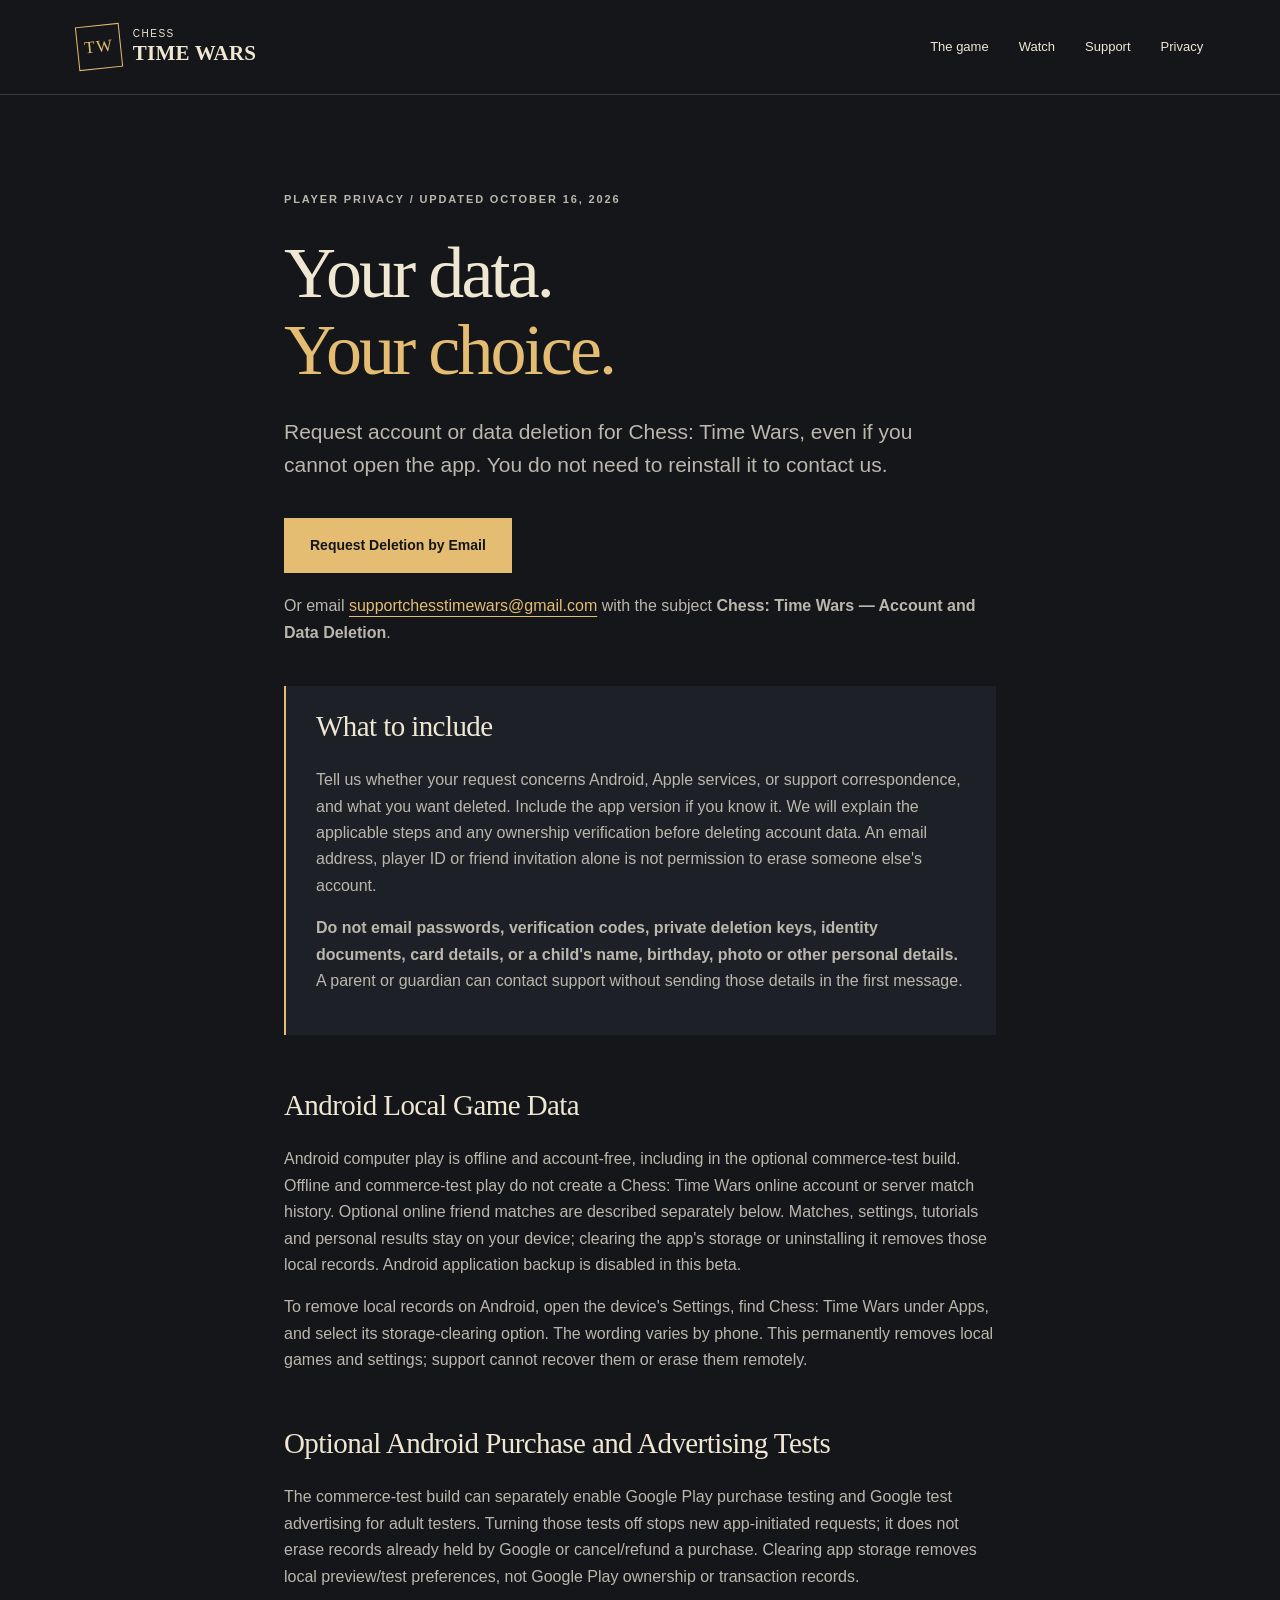
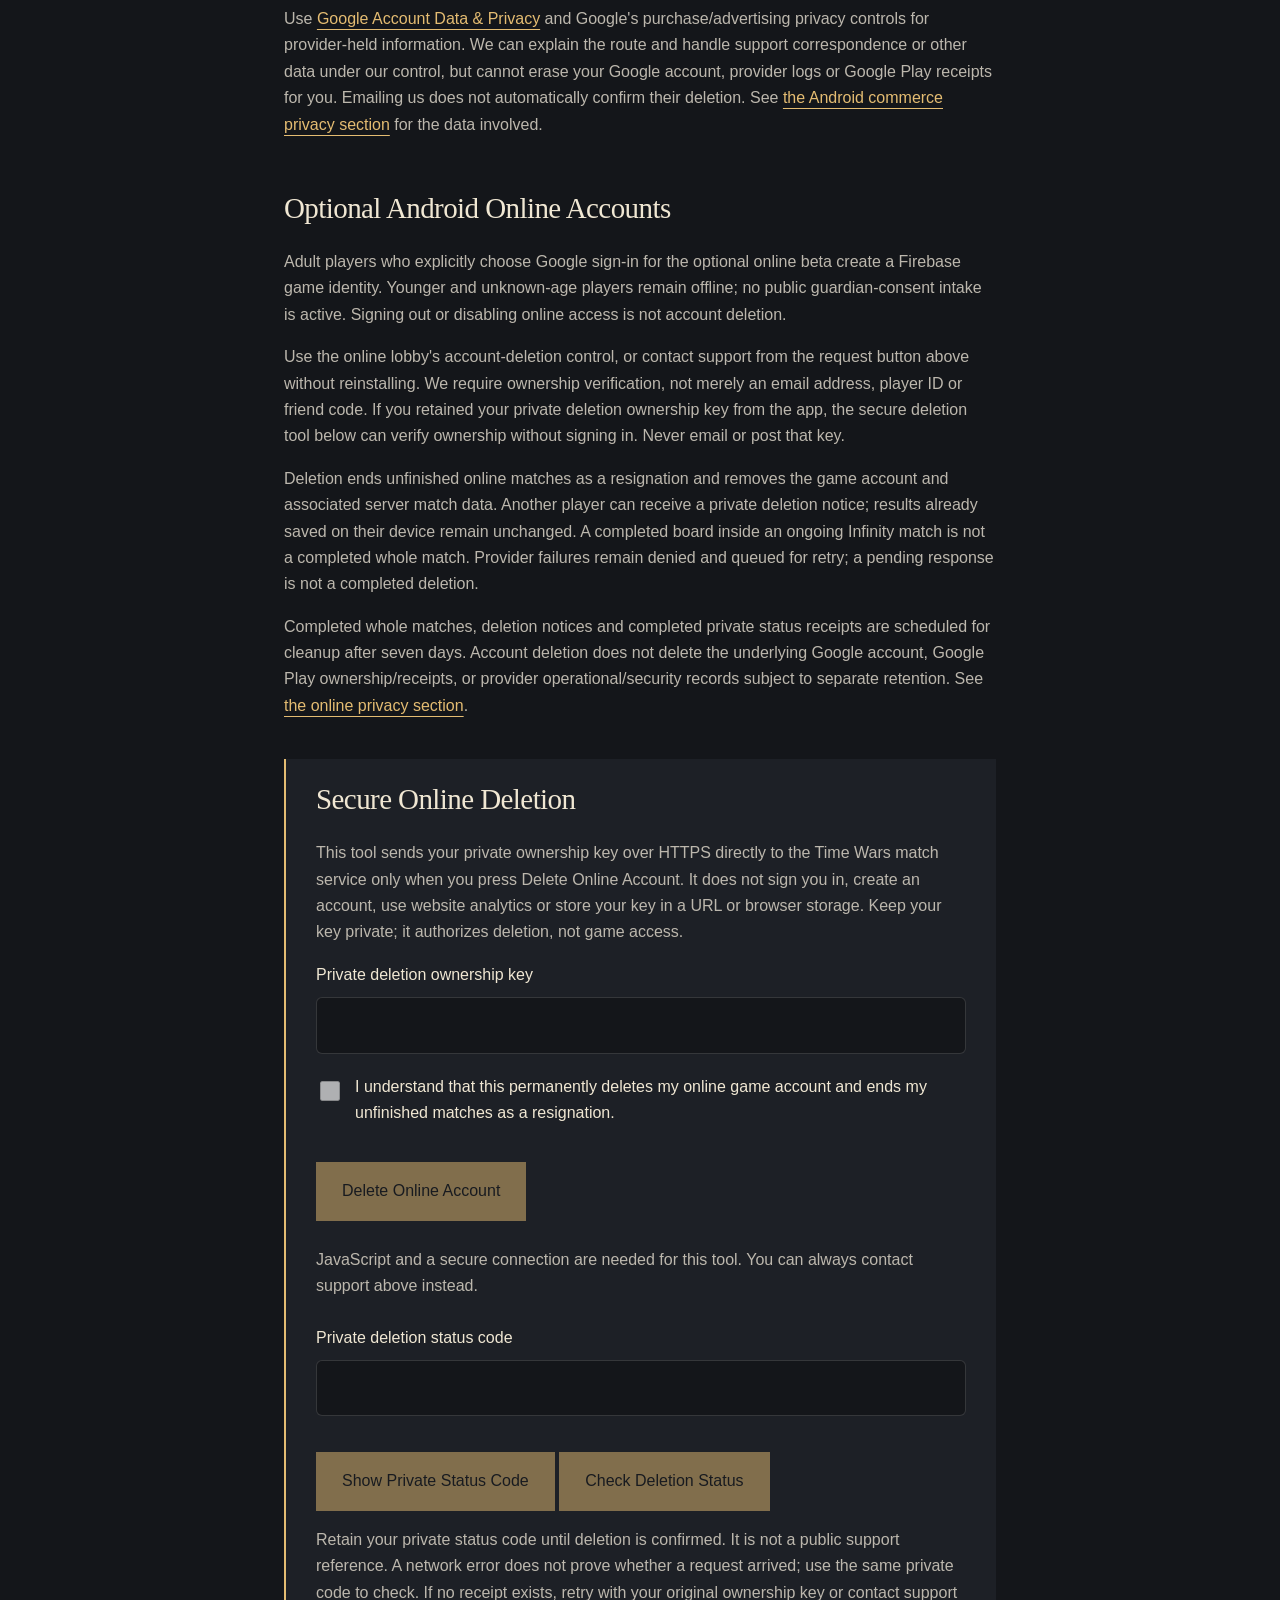
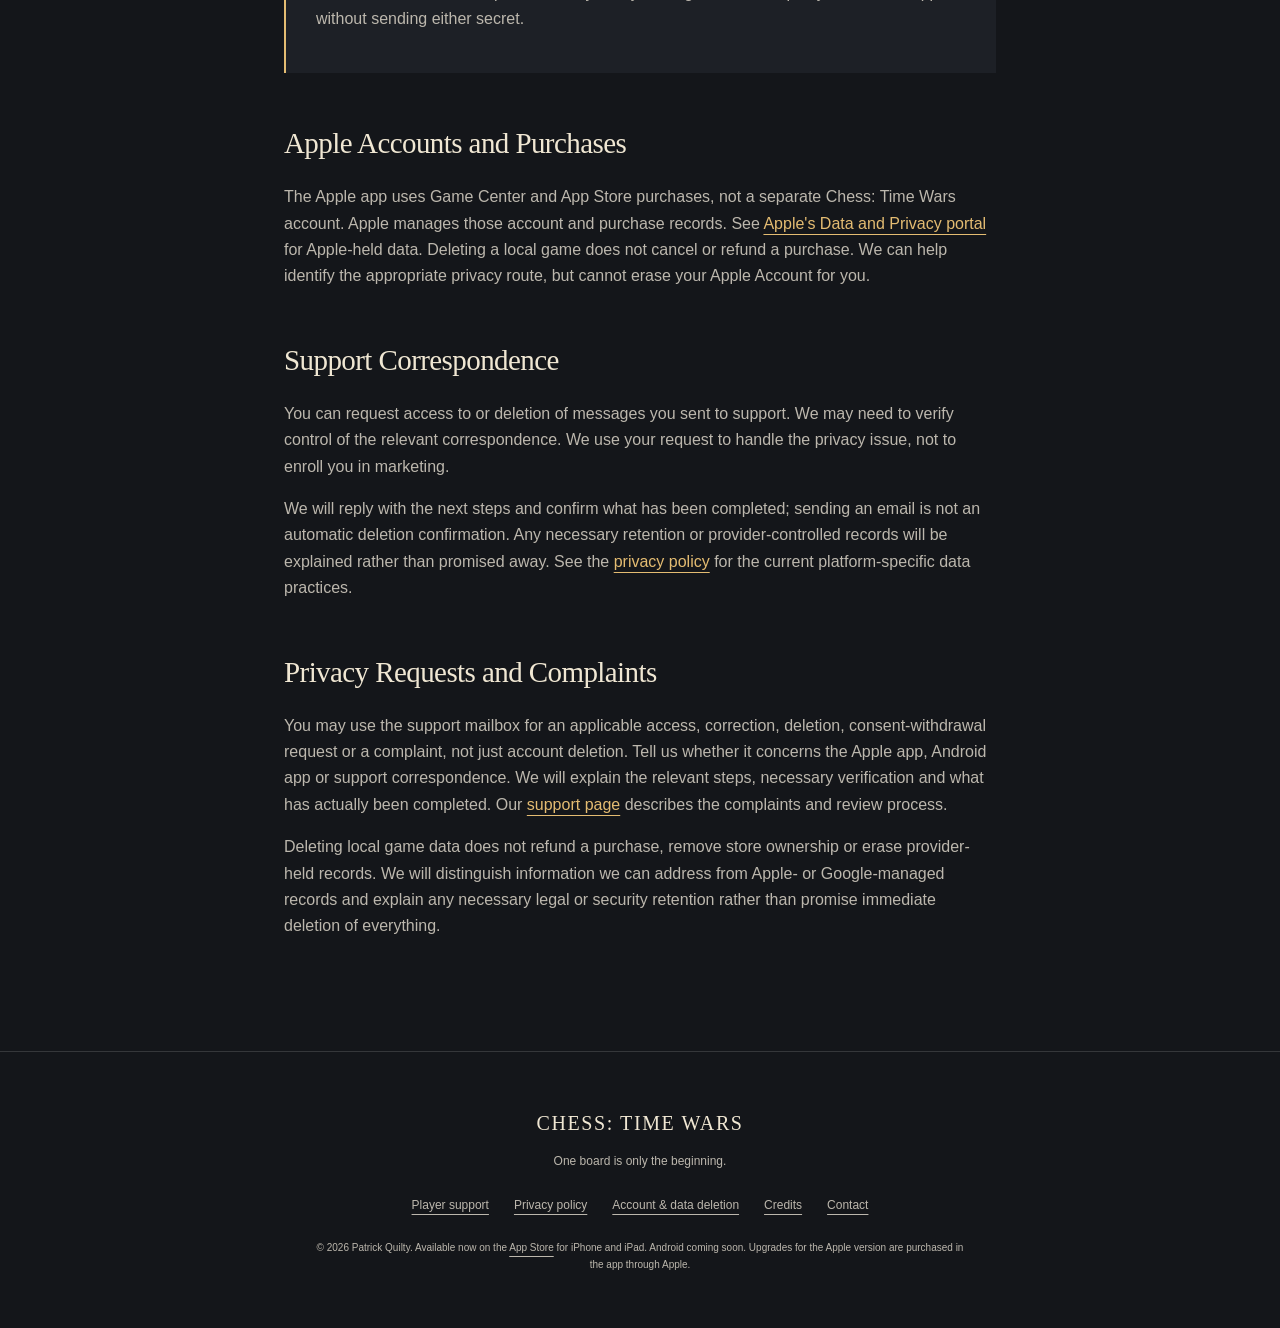
==== commit 8136ff9a: "Publish approved Android online privacy and secure deletion route" ====
--- a/account-deletion.html
+++ b/account-deletion.html
@@ -1,20 +1,37 @@
 <!doctype html>
-<html lang="en"><head><meta charset="utf-8"><meta name="viewport" content="width=device-width,initial-scale=1"><meta name="theme-color" content="#14161a"><title>Account &amp; Data Deletion | Chess: Time Wars</title><meta name="description" content="Request account or support-data deletion for Chess: Time Wars without reinstalling the app. Current Android beta is offline and account-free."><link rel="canonical" href="https://chesstimewars.github.io/account-deletion.html"><meta property="og:title" content="Account &amp; Data Deletion | Chess: Time Wars"><meta property="og:description" content="Deletion requests and privacy help for Chess: Time Wars."><meta property="og:type" content="website"><meta property="og:image" content="https://chesstimewars.github.io/assets/time-machine.png"><link rel="icon" href="assets/icon.png"><link rel="stylesheet" href="styles.css?v=20261015-launch"></head><body><a class="skip" href="#main">Skip to content</a><header class="site-header"><a class="wordmark" href="./" aria-label="Chess: Time Wars home"><span class="crest" aria-hidden="true">TW</span><span>CHESS <b>TIME WARS</b></span></a><nav aria-label="Main navigation"><a href="./#realities">The game</a><a href="./#gameplay-videos">Watch</a><a href="support.html">Support</a><a href="privacy.html">Privacy</a></nav></header><main id="main"><article class="document section">
-<p class="eyebrow">PLAYER PRIVACY / UPDATED OCTOBER 15, 2026</p>
+<html lang="en"><head><meta charset="utf-8"><meta name="viewport" content="width=device-width,initial-scale=1"><meta name="theme-color" content="#14161a"><title>Account &amp; Data Deletion | Chess: Time Wars</title><meta name="description" content="Request account or support-data deletion for Chess: Time Wars without reinstalling the app. Offline Android play is account-free; optional online accounts have separate deletion controls."><link rel="canonical" href="https://chesstimewars.github.io/account-deletion.html"><meta property="og:title" content="Account &amp; Data Deletion | Chess: Time Wars"><meta property="og:description" content="Deletion requests and privacy help for Chess: Time Wars."><meta property="og:type" content="website"><meta property="og:image" content="https://chesstimewars.github.io/assets/time-machine.png"><link rel="icon" href="assets/icon.png"><link rel="stylesheet" href="styles.css?v=20261016-online"></head><body><a class="skip" href="#main">Skip to content</a><header class="site-header"><a class="wordmark" href="./" aria-label="Chess: Time Wars home"><span class="crest" aria-hidden="true">TW</span><span>CHESS <b>TIME WARS</b></span></a><nav aria-label="Main navigation"><a href="./#realities">The game</a><a href="./#gameplay-videos">Watch</a><a href="support.html">Support</a><a href="privacy.html">Privacy</a></nav></header><main id="main"><article class="document section">
+<p class="eyebrow">PLAYER PRIVACY / UPDATED OCTOBER 16, 2026</p>
 <h1>Your data.<br><em>Your choice.</em></h1>
 <p class="lede">Request account or data deletion for Chess: Time Wars, even if you cannot open the app. You do not need to reinstall it to contact us.</p>
 <a class="button deletion-request" href="mailto:supportchesstimewars@gmail.com?subject=Chess%3A%20Time%20Wars%20-%20Account%20and%20Data%20Deletion&amp;body=I%20would%20like%20to%20request%20account%20or%20data%20deletion%20for%20Chess%3A%20Time%20Wars.%0A%0APlatform%20%28Android%20/%20Apple%20/%20support%20email%29%3A%0AApp%20version%2C%20if%20known%3A%0AWhat%20I%20want%20deleted%3A%0A%0APlease%20explain%20any%20ownership-verification%20steps.%20I%20have%20not%20included%20passwords%2C%20verification%20codes%2C%20deletion%20keys%2C%20identity%20documents%2C%20or%20child%20personal%20details.">Request Deletion by Email</a>
 <p>Or email <a href="mailto:supportchesstimewars@gmail.com">supportchesstimewars@gmail.com</a> with the subject <strong>Chess: Time Wars &mdash; Account and Data Deletion</strong>.</p>
 <div class="help-note"><h2>What to include</h2><p>Tell us whether your request concerns Android, Apple services, or support correspondence, and what you want deleted. Include the app version if you know it. We will explain the applicable steps and any ownership verification before deleting account data. An email address, player ID or friend invitation alone is not permission to erase someone else's account.</p><p><strong>Do not email passwords, verification codes, private deletion keys, identity documents, card details, or a child's name, birthday, photo or other personal details.</strong> A parent or guardian can contact support without sending those details in the first message.</p></div>
 <h2>Android Local Game Data</h2>
-<p>Android computer play is offline and account-free, including in the optional commerce-test build. There is no Chess: Time Wars online account or server match history to delete. Matches, settings, tutorials and personal results stay on your device; clearing the app's storage or uninstalling it removes those local records. Android application backup is disabled in this beta.</p>
+<p>Android computer play is offline and account-free, including in the optional commerce-test build. Offline and commerce-test play do not create a Chess: Time Wars online account or server match history. Optional online friend matches are described separately below. Matches, settings, tutorials and personal results stay on your device; clearing the app's storage or uninstalling it removes those local records. Android application backup is disabled in this beta.</p>
 <p>To remove local records on Android, open the device's Settings, find Chess: Time Wars under Apps, and select its storage-clearing option. The wording varies by phone. This permanently removes local games and settings; support cannot recover them or erase them remotely.</p>
 <h2>Optional Android Purchase and Advertising Tests</h2>
 <p>The commerce-test build can separately enable Google Play purchase testing and Google test advertising for adult testers. Turning those tests off stops new app-initiated requests; it does not erase records already held by Google or cancel/refund a purchase. Clearing app storage removes local preview/test preferences, not Google Play ownership or transaction records.</p>
 <p>Use <a href="https://myaccount.google.com/data-and-privacy">Google Account Data &amp; Privacy</a> and Google's purchase/advertising privacy controls for provider-held information. We can explain the route and handle support correspondence or other data under our control, but cannot erase your Google account, provider logs or Google Play receipts for you. Emailing us does not automatically confirm their deletion. See <a href="privacy.html#android-commerce">the Android commerce privacy section</a> for the data involved.</p>
-<h2>Online Play Is in Development</h2>
-<p>Android online accounts and public guardian approval are not available yet. Younger players can continue to play offline; no guardian consent forms are being requested. We will update the privacy policy and this page before distributing an online build.</p>
-<p>Our multiplayer deletion workflow is being tested locally, not running as a public deletion service. Its intended effect is to end unfinished matches as a resignation and remove the account and associated server match data, including managed accounts where applicable. It does not erase game records already saved on another player's device. No online sign-up or deletion key is required to contact support now.</p>
+<h2>Optional Android Online Accounts</h2>
+<p>Adult players who explicitly choose Google sign-in for the optional online beta create a Firebase game identity. Younger and unknown-age players remain offline; no public guardian-consent intake is active. Signing out or disabling online access is not account deletion.</p>
+<p>Use the online lobby's account-deletion control, or contact support from the request button above without reinstalling. We require ownership verification, not merely an email address, player ID or friend code. If you retained your private deletion ownership key from the app, the secure deletion tool below can verify ownership without signing in. Never email or post that key.</p>
+<p>Deletion ends unfinished online matches as a resignation and removes the game account and associated server match data. Another player can receive a private deletion notice; results already saved on their device remain unchanged. A completed board inside an ongoing Infinity match is not a completed whole match. Provider failures remain denied and queued for retry; a pending response is not a completed deletion.</p>
+<p>Completed whole matches, deletion notices and completed private status receipts are scheduled for cleanup after seven days. Account deletion does not delete the underlying Google account, Google Play ownership/receipts, or provider operational/security records subject to separate retention. See <a href="privacy.html#android-online">the online privacy section</a>.</p>
+<section class="help-note" aria-labelledby="secure-deletion-heading" id="secure-deletion">
+<h2 id="secure-deletion-heading">Secure Online Deletion</h2>
+<p>This tool sends your private ownership key over HTTPS directly to the Time Wars match service only when you press Delete Online Account. It does not sign you in, create an account, use website analytics or store your key in a URL or browser storage. Keep your key private; it authorizes deletion, not game access.</p>
+<label for="deletion-key">Private deletion ownership key</label>
+<input id="deletion-key" type="password" maxlength="81" autocomplete="off" autocapitalize="off" spellcheck="false" disabled>
+<label class="deletion-confirm"><input id="deletion-confirm" type="checkbox" disabled> I understand that this permanently deletes my online game account and ends my unfinished matches as a resignation.</label>
+<button id="delete-online" type="button" class="button" disabled>Delete Online Account</button>
+<p id="deletion-message" role="status" aria-live="polite">JavaScript and a secure connection are needed for this tool. You can always contact support above instead.</p>
+<label for="deletion-status">Private deletion status code</label>
+<input id="deletion-status" type="password" maxlength="69" autocomplete="off" autocapitalize="off" spellcheck="false" disabled>
+<button id="show-deletion-status" type="button" class="button button-secondary" disabled>Show Private Status Code</button>
+<button id="check-deletion" type="button" class="button button-secondary" disabled>Check Deletion Status</button>
+<p>Retain your private status code until deletion is confirmed. It is not a public support reference. A network error does not prove whether a request arrived; use the same private code to check. If no receipt exists, retry with your original ownership key or contact support without sending either secret.</p>
+</section>
+<script type="module" src="external-deletion.js?v=20261016"></script>
 <h2>Apple Accounts and Purchases</h2>
 <p>The Apple app uses Game Center and App Store purchases, not a separate Chess: Time Wars account. Apple manages those account and purchase records. See <a href="https://privacy.apple.com/">Apple's Data and Privacy portal</a> for Apple-held data. Deleting a local game does not cancel or refund a purchase. We can help identify the appropriate privacy route, but cannot erase your Apple Account for you.</p>
 <h2>Support Correspondence</h2>
--- a/styles.css
+++ b/styles.css
@@ -6,6 +6,7 @@
 .platform-note{display:flex;flex-wrap:wrap;align-items:center;gap:10px 14px;max-width:420px;margin:24px 0 0}.platform-badge{display:inline-block;padding:6px 11px;border:1px solid #e4bc7266;border-radius:4px;background:linear-gradient(120deg,#e4bc7212,transparent);color:var(--gold);font-size:11px;font-weight:700;letter-spacing:.08em}.platform-detail{font-size:12px;line-height:1.5;color:var(--muted)}.platform-note-centered{justify-content:center;max-width:640px;margin:22px auto 8px}
 
 .document a.deletion-request{color:var(--bg)}
+.document #secure-deletion input[type=password]{display:block;width:100%;max-width:100%;margin:9px 0 20px;padding:14px;border:1px solid var(--line);border-radius:6px;background:var(--bg);color:var(--paper);font:inherit;letter-spacing:.03em}.deletion-confirm{display:flex;align-items:flex-start;gap:12px;margin:20px 0}.deletion-confirm input{margin-top:7px;flex:none;width:20px;height:20px;accent-color:var(--gold)}#secure-deletion button{max-width:100%;white-space:normal;cursor:pointer;font:inherit;margin-bottom:16px}#secure-deletion button:disabled{opacity:.5;cursor:wait}#deletion-message{margin:10px 0 25px}#secure-deletion input:focus-visible,#secure-deletion button:focus-visible{outline:3px solid var(--gold);outline-offset:4px}
 
 /* Keep the App Store call to action inside narrow phone layouts. */
 .app-store-link{max-width:100%;gap:14px;box-sizing:border-box;text-align:center}.download-note{font-size:12px;color:var(--muted);margin:0 0 16px}
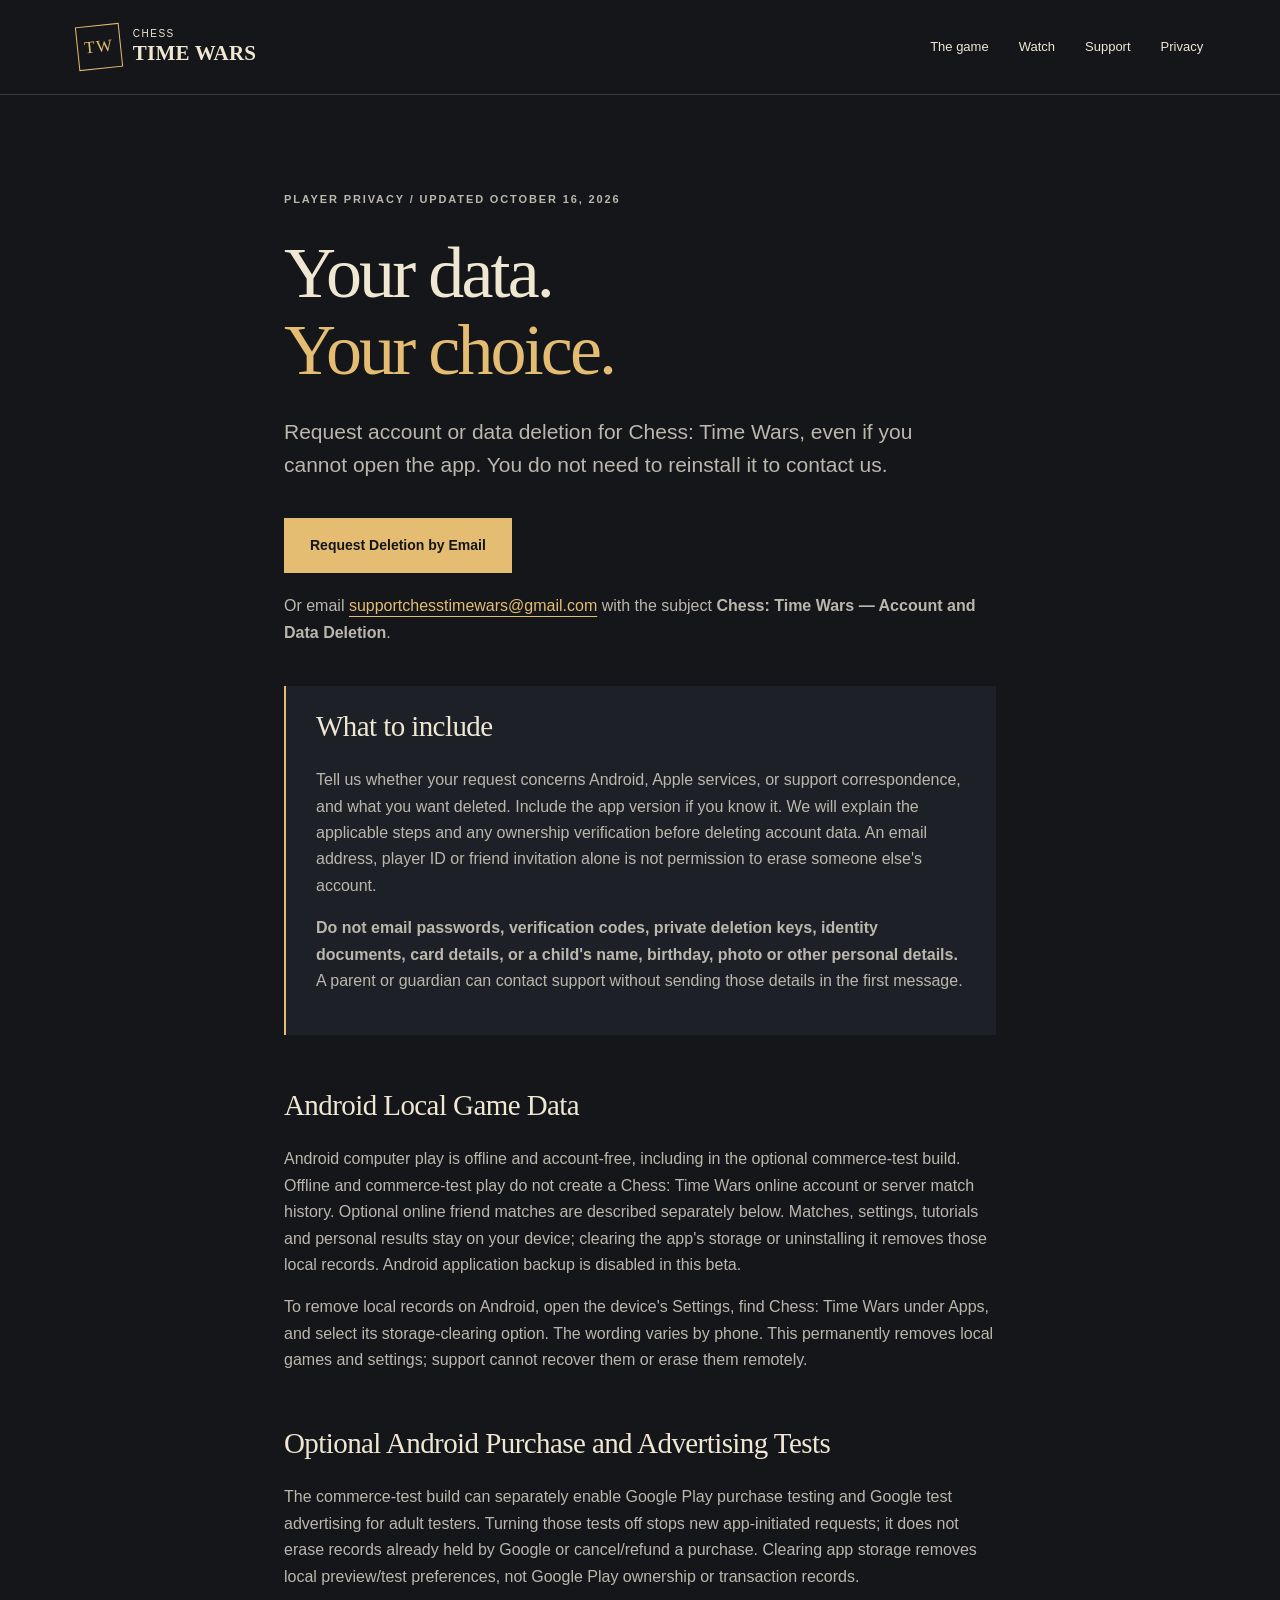
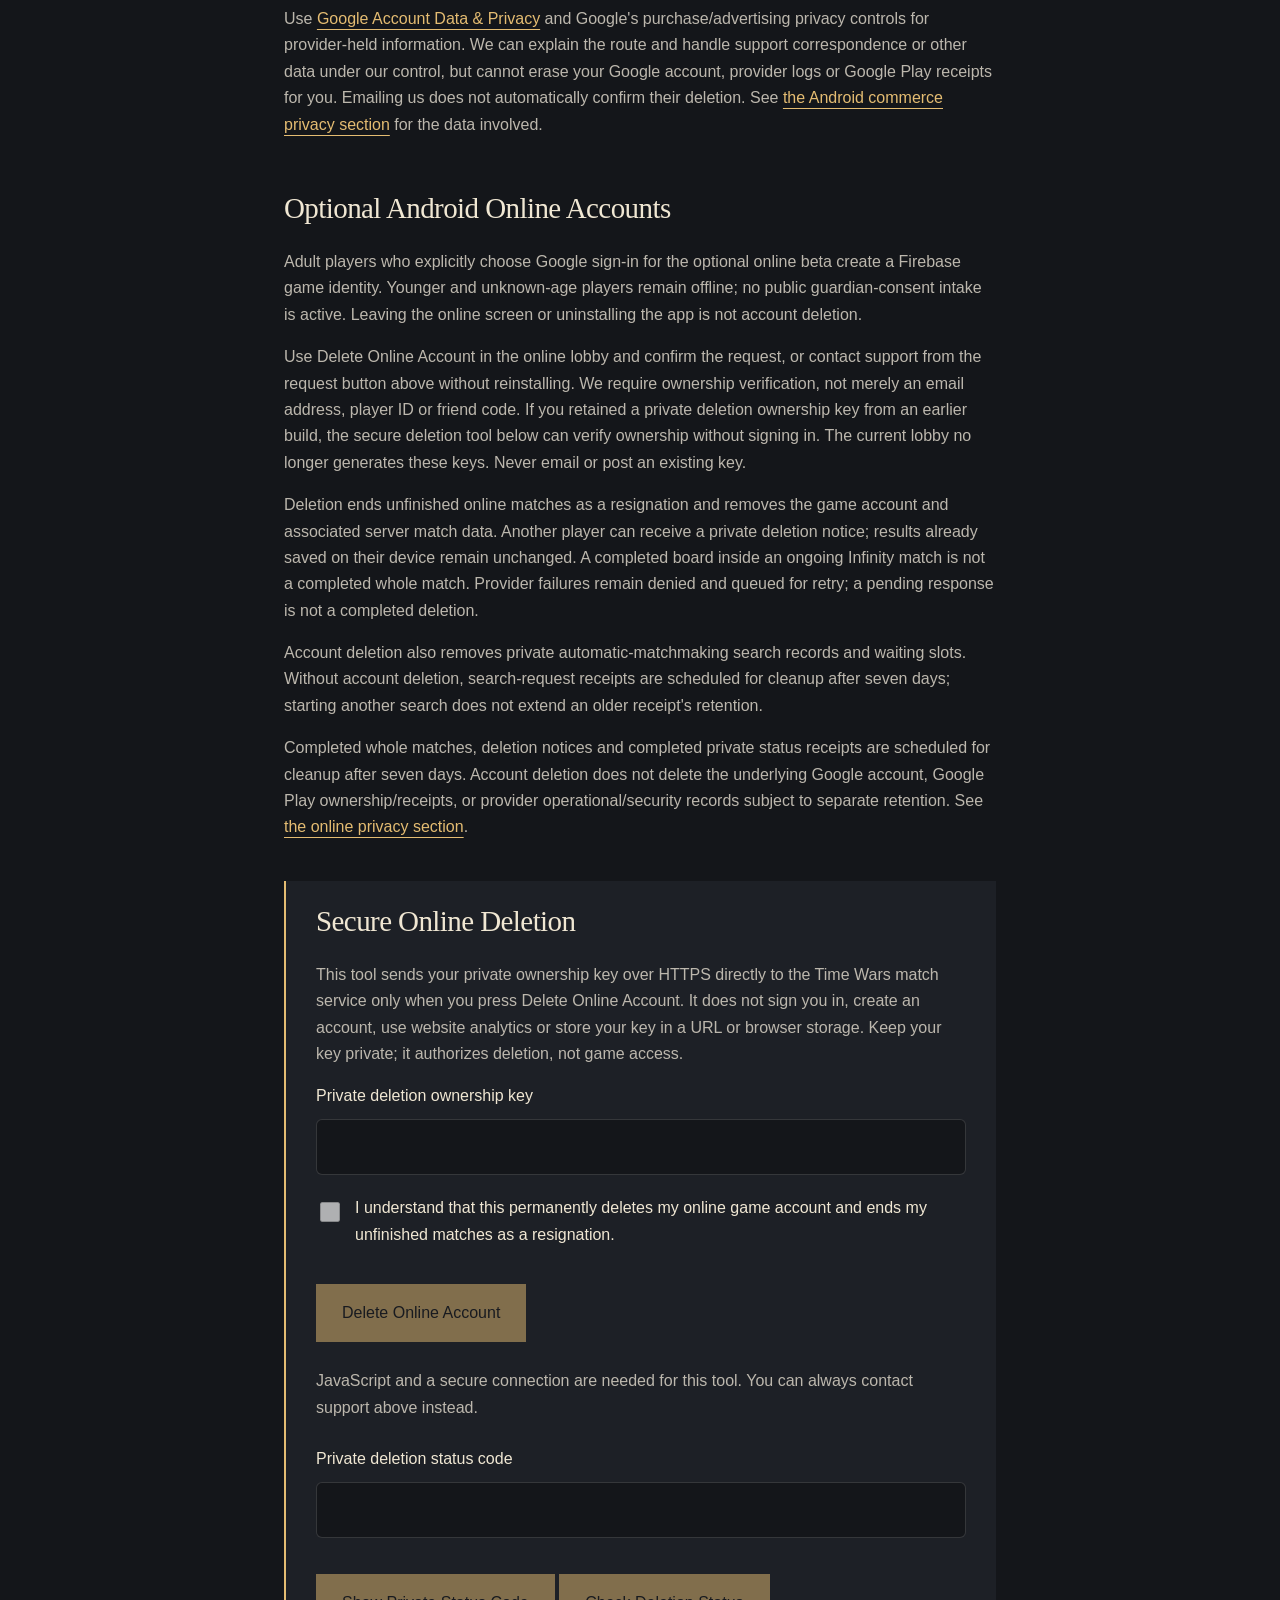
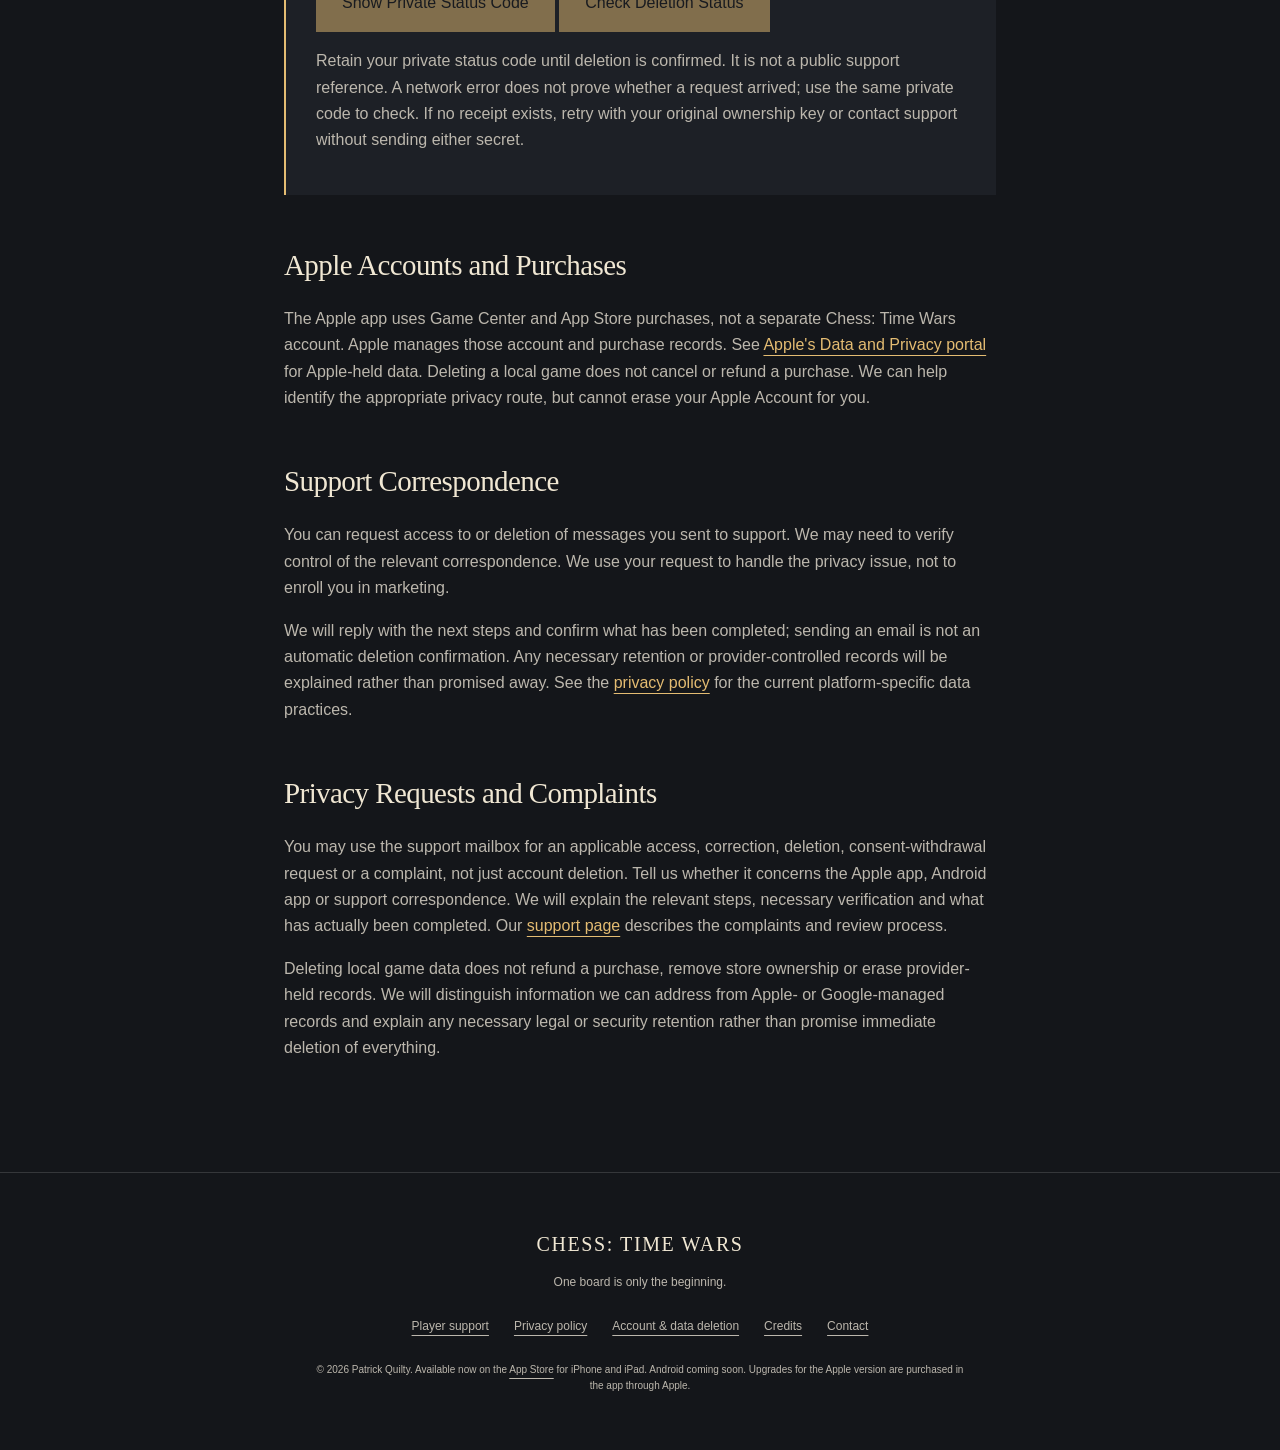
==== commit 329b535b: "Disclose Android quick matching and simplify account deletion help" ====
--- a/account-deletion.html
+++ b/account-deletion.html
@@ -13,9 +13,10 @@
 <p>The commerce-test build can separately enable Google Play purchase testing and Google test advertising for adult testers. Turning those tests off stops new app-initiated requests; it does not erase records already held by Google or cancel/refund a purchase. Clearing app storage removes local preview/test preferences, not Google Play ownership or transaction records.</p>
 <p>Use <a href="https://myaccount.google.com/data-and-privacy">Google Account Data &amp; Privacy</a> and Google's purchase/advertising privacy controls for provider-held information. We can explain the route and handle support correspondence or other data under our control, but cannot erase your Google account, provider logs or Google Play receipts for you. Emailing us does not automatically confirm their deletion. See <a href="privacy.html#android-commerce">the Android commerce privacy section</a> for the data involved.</p>
 <h2>Optional Android Online Accounts</h2>
-<p>Adult players who explicitly choose Google sign-in for the optional online beta create a Firebase game identity. Younger and unknown-age players remain offline; no public guardian-consent intake is active. Signing out or disabling online access is not account deletion.</p>
-<p>Use the online lobby's account-deletion control, or contact support from the request button above without reinstalling. We require ownership verification, not merely an email address, player ID or friend code. If you retained your private deletion ownership key from the app, the secure deletion tool below can verify ownership without signing in. Never email or post that key.</p>
+<p>Adult players who explicitly choose Google sign-in for the optional online beta create a Firebase game identity. Younger and unknown-age players remain offline; no public guardian-consent intake is active. Leaving the online screen or uninstalling the app is not account deletion.</p>
+<p>Use Delete Online Account in the online lobby and confirm the request, or contact support from the request button above without reinstalling. We require ownership verification, not merely an email address, player ID or friend code. If you retained a private deletion ownership key from an earlier build, the secure deletion tool below can verify ownership without signing in. The current lobby no longer generates these keys. Never email or post an existing key.</p>
 <p>Deletion ends unfinished online matches as a resignation and removes the game account and associated server match data. Another player can receive a private deletion notice; results already saved on their device remain unchanged. A completed board inside an ongoing Infinity match is not a completed whole match. Provider failures remain denied and queued for retry; a pending response is not a completed deletion.</p>
+<p>Account deletion also removes private automatic-matchmaking search records and waiting slots. Without account deletion, search-request receipts are scheduled for cleanup after seven days; starting another search does not extend an older receipt's retention.</p>
 <p>Completed whole matches, deletion notices and completed private status receipts are scheduled for cleanup after seven days. Account deletion does not delete the underlying Google account, Google Play ownership/receipts, or provider operational/security records subject to separate retention. See <a href="privacy.html#android-online">the online privacy section</a>.</p>
 <section class="help-note" aria-labelledby="secure-deletion-heading" id="secure-deletion">
 <h2 id="secure-deletion-heading">Secure Online Deletion</h2>
@@ -42,4 +43,4 @@
 <p>You may use the support mailbox for an applicable access, correction, deletion, consent-withdrawal request or a complaint, not just account deletion. Tell us whether it concerns the Apple app, Android app or support correspondence. We will explain the relevant steps, necessary verification and what has actually been completed. Our <a href="https://chesstimewars.github.io/support.html">support page</a> describes the complaints and review process.</p>
 <p>Deleting local game data does not refund a purchase, remove store ownership or erase provider-held records. We will distinguish information we can address from Apple- or Google-managed records and explain any necessary legal or security retention rather than promise immediate deletion of everything.</p>
 </section>
-</article></main><footer><a class="footer-brand" href="./">CHESS: TIME WARS</a><p>One board is only the beginning.</p><div><a href="support.html">Player support</a><a href="privacy.html">Privacy policy</a><a href="account-deletion.html">Account &amp; data deletion</a><a href="./#credits">Credits</a><a href="mailto:supportchesstimewars@gmail.com">Contact</a></div><small>&copy; 2026 Patrick Quilty. Available now on the <a href="https://apps.apple.com/app/chess-time-wars/id6818296008">App Store</a> for iPhone and iPad. Android coming soon. Upgrades for the Apple version are purchased in the app through Apple.</small></footer></body></html>+</article></main><footer><a class="footer-brand" href="./">CHESS: TIME WARS</a><p>One board is only the beginning.</p><div><a href="support.html">Player support</a><a href="privacy.html">Privacy policy</a><a href="account-deletion.html">Account &amp; data deletion</a><a href="./#credits">Credits</a><a href="mailto:supportchesstimewars@gmail.com">Contact</a></div><small>&copy; 2026 Patrick Quilty. Available now on the <a href="https://apps.apple.com/app/chess-time-wars/id6818296008">App Store</a> for iPhone and iPad. Android coming soon. Upgrades for the Apple version are purchased in the app through Apple.</small></footer></body></html>
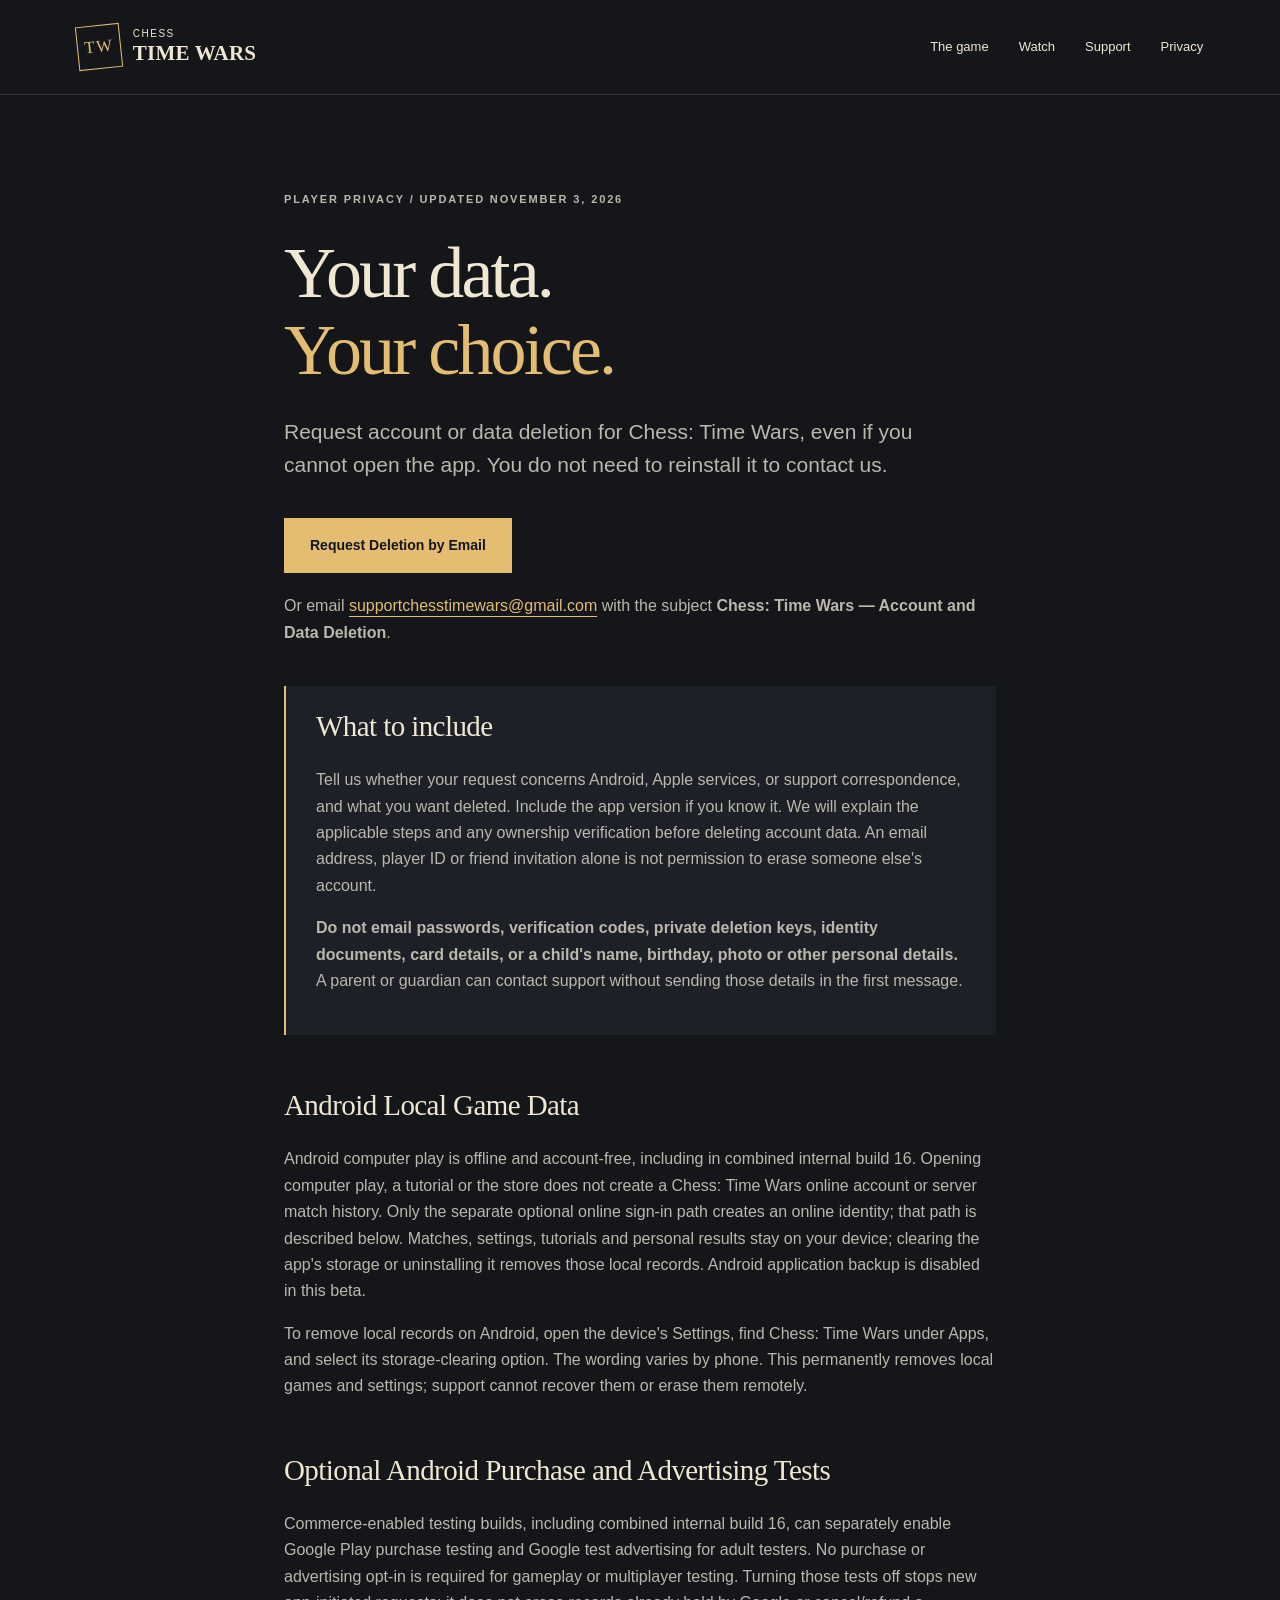
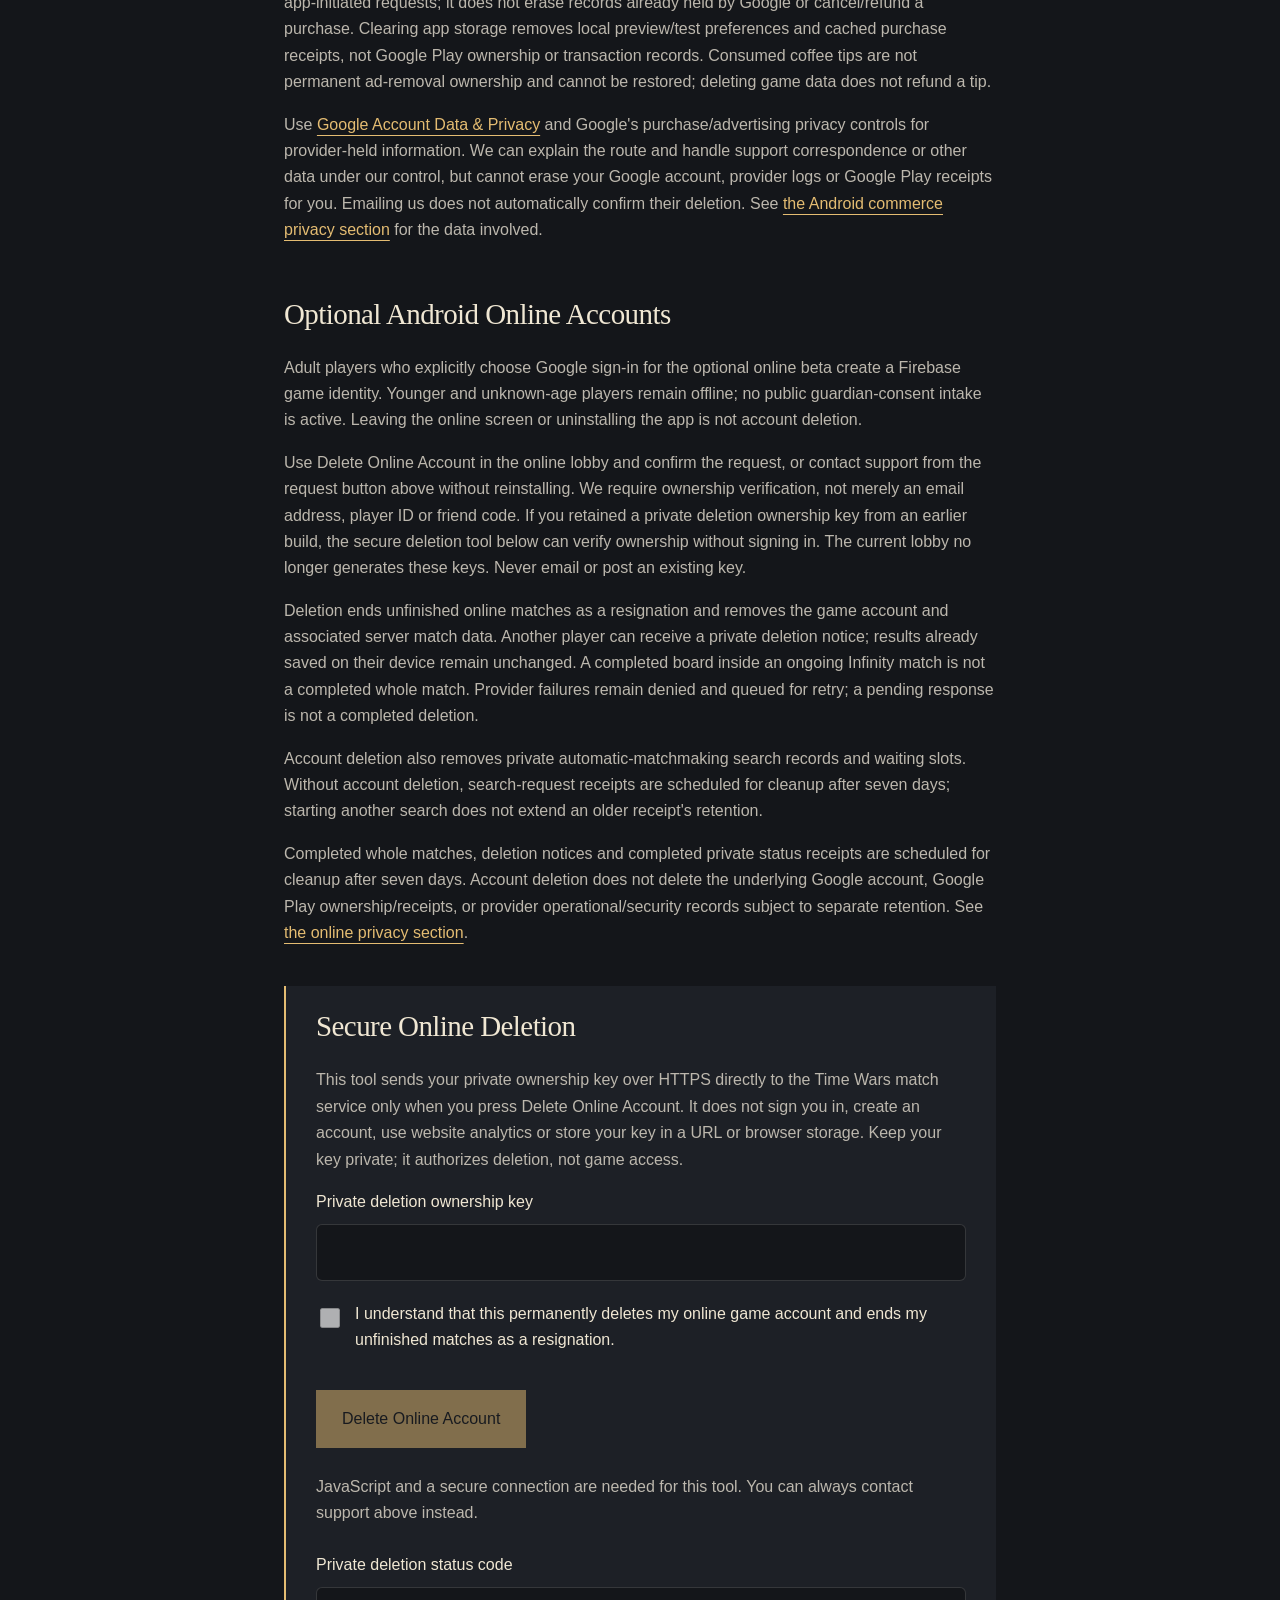
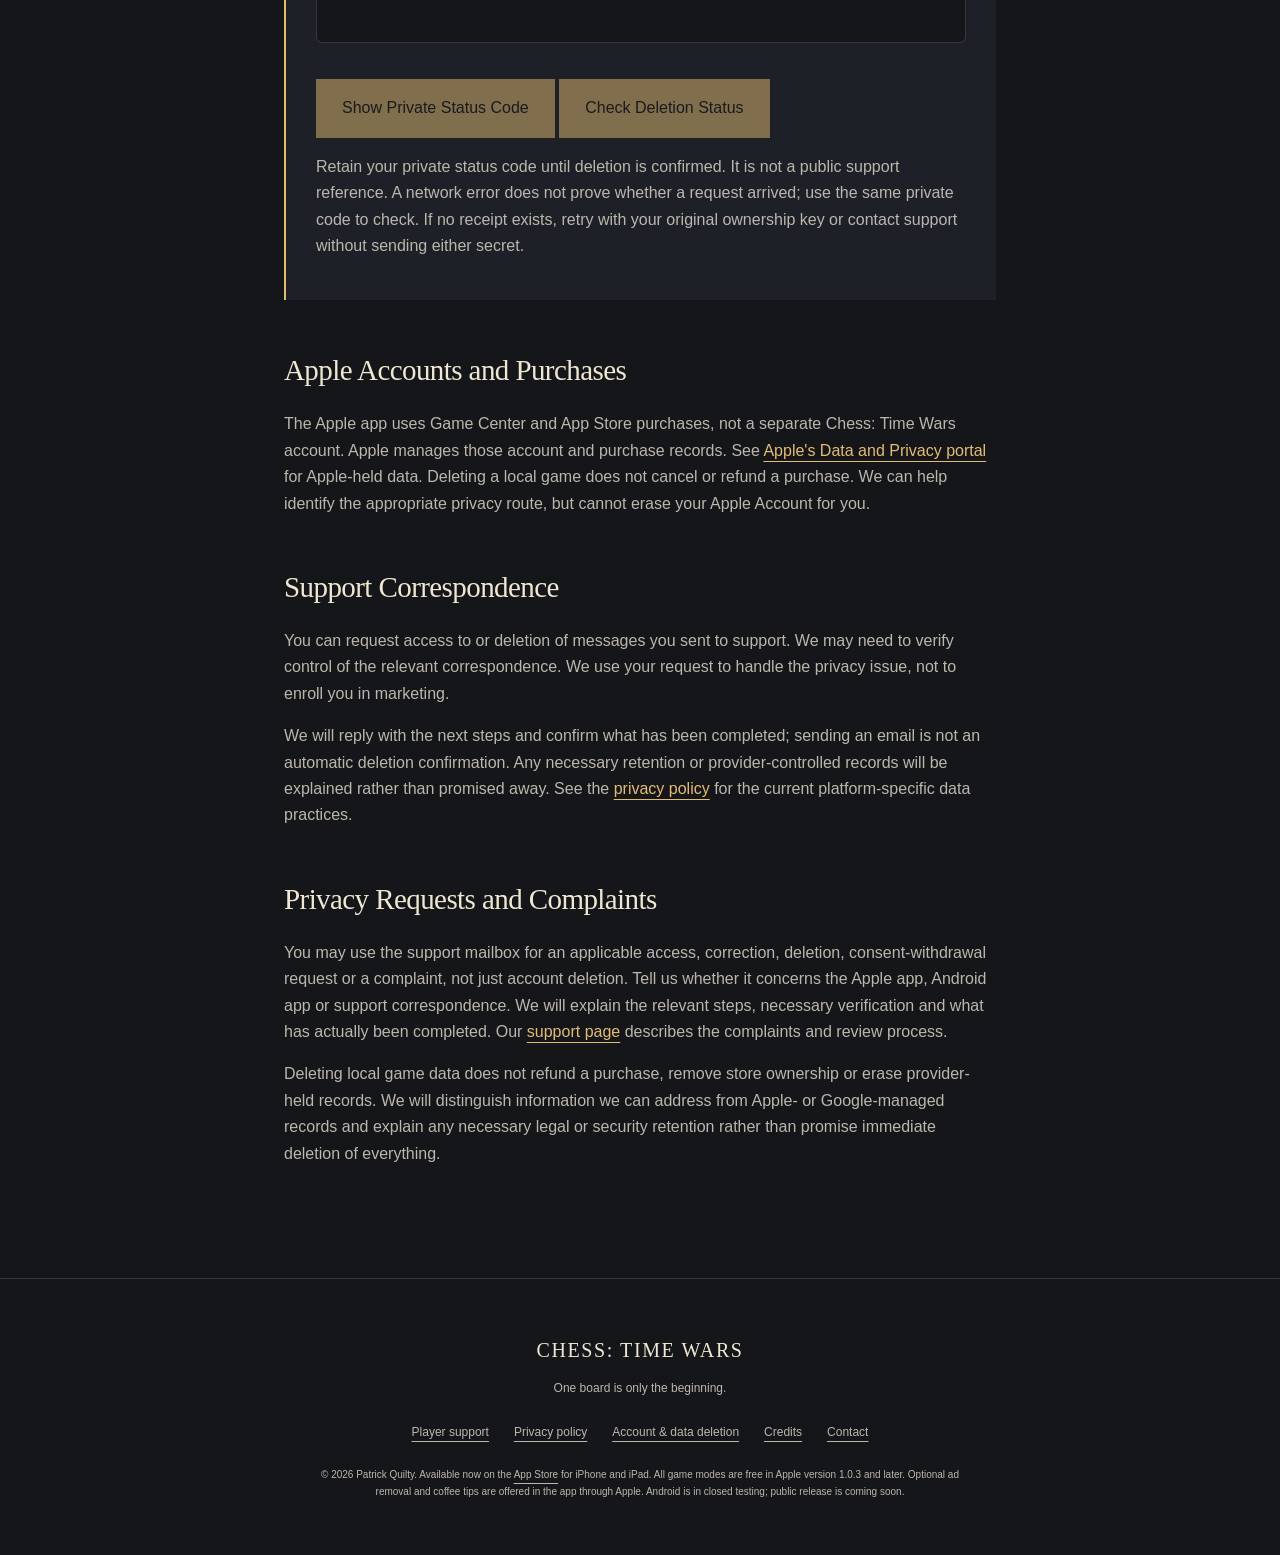
==== commit 2a562dc3: "Refresh free gameplay, optional support and version-aware website copy" ====
--- a/account-deletion.html
+++ b/account-deletion.html
@@ -1,16 +1,16 @@
 <!doctype html>
-<html lang="en"><head><meta charset="utf-8"><meta name="viewport" content="width=device-width,initial-scale=1"><meta name="theme-color" content="#14161a"><title>Account &amp; Data Deletion | Chess: Time Wars</title><meta name="description" content="Request account or support-data deletion for Chess: Time Wars without reinstalling the app. Offline Android play is account-free; optional online accounts have separate deletion controls."><link rel="canonical" href="https://chesstimewars.github.io/account-deletion.html"><meta property="og:title" content="Account &amp; Data Deletion | Chess: Time Wars"><meta property="og:description" content="Deletion requests and privacy help for Chess: Time Wars."><meta property="og:type" content="website"><meta property="og:image" content="https://chesstimewars.github.io/assets/time-machine.png"><link rel="icon" href="assets/icon.png"><link rel="stylesheet" href="styles.css?v=20261016-online"></head><body><a class="skip" href="#main">Skip to content</a><header class="site-header"><a class="wordmark" href="./" aria-label="Chess: Time Wars home"><span class="crest" aria-hidden="true">TW</span><span>CHESS <b>TIME WARS</b></span></a><nav aria-label="Main navigation"><a href="./#realities">The game</a><a href="./#gameplay-videos">Watch</a><a href="support.html">Support</a><a href="privacy.html">Privacy</a></nav></header><main id="main"><article class="document section">
-<p class="eyebrow">PLAYER PRIVACY / UPDATED OCTOBER 16, 2026</p>
+<html lang="en"><head><meta charset="utf-8"><meta name="viewport" content="width=device-width,initial-scale=1"><meta name="theme-color" content="#14161a"><title>Account &amp; Data Deletion | Chess: Time Wars</title><meta name="description" content="Request account or support-data deletion for Chess: Time Wars without reinstalling the app. Offline Android play is account-free; optional online accounts have separate deletion controls."><link rel="canonical" href="https://chesstimewars.github.io/account-deletion.html"><meta property="og:title" content="Account &amp; Data Deletion | Chess: Time Wars"><meta property="og:description" content="Deletion requests and privacy help for Chess: Time Wars."><meta property="og:type" content="website"><meta property="og:image" content="https://chesstimewars.github.io/assets/time-machine.png"><link rel="icon" href="assets/icon.png?v=20261103-free-game"><link rel="stylesheet" href="styles.css?v=20261016-online"></head><body><a class="skip" href="#main">Skip to content</a><header class="site-header"><a class="wordmark" href="./" aria-label="Chess: Time Wars home"><span class="crest" aria-hidden="true">TW</span><span>CHESS <b>TIME WARS</b></span></a><nav aria-label="Main navigation"><a href="./#realities">The game</a><a href="./#gameplay-videos">Watch</a><a href="support.html">Support</a><a href="privacy.html">Privacy</a></nav></header><main id="main"><article class="document section">
+<p class="eyebrow">PLAYER PRIVACY / UPDATED NOVEMBER 3, 2026</p>
 <h1>Your data.<br><em>Your choice.</em></h1>
 <p class="lede">Request account or data deletion for Chess: Time Wars, even if you cannot open the app. You do not need to reinstall it to contact us.</p>
 <a class="button deletion-request" href="mailto:supportchesstimewars@gmail.com?subject=Chess%3A%20Time%20Wars%20-%20Account%20and%20Data%20Deletion&amp;body=I%20would%20like%20to%20request%20account%20or%20data%20deletion%20for%20Chess%3A%20Time%20Wars.%0A%0APlatform%20%28Android%20/%20Apple%20/%20support%20email%29%3A%0AApp%20version%2C%20if%20known%3A%0AWhat%20I%20want%20deleted%3A%0A%0APlease%20explain%20any%20ownership-verification%20steps.%20I%20have%20not%20included%20passwords%2C%20verification%20codes%2C%20deletion%20keys%2C%20identity%20documents%2C%20or%20child%20personal%20details.">Request Deletion by Email</a>
 <p>Or email <a href="mailto:supportchesstimewars@gmail.com">supportchesstimewars@gmail.com</a> with the subject <strong>Chess: Time Wars &mdash; Account and Data Deletion</strong>.</p>
 <div class="help-note"><h2>What to include</h2><p>Tell us whether your request concerns Android, Apple services, or support correspondence, and what you want deleted. Include the app version if you know it. We will explain the applicable steps and any ownership verification before deleting account data. An email address, player ID or friend invitation alone is not permission to erase someone else's account.</p><p><strong>Do not email passwords, verification codes, private deletion keys, identity documents, card details, or a child's name, birthday, photo or other personal details.</strong> A parent or guardian can contact support without sending those details in the first message.</p></div>
 <h2>Android Local Game Data</h2>
-<p>Android computer play is offline and account-free, including in the optional commerce-test build. Offline and commerce-test play do not create a Chess: Time Wars online account or server match history. Optional online friend matches are described separately below. Matches, settings, tutorials and personal results stay on your device; clearing the app's storage or uninstalling it removes those local records. Android application backup is disabled in this beta.</p>
+<p>Android computer play is offline and account-free, including in combined internal build 16. Opening computer play, a tutorial or the store does not create a Chess: Time Wars online account or server match history. Only the separate optional online sign-in path creates an online identity; that path is described below. Matches, settings, tutorials and personal results stay on your device; clearing the app's storage or uninstalling it removes those local records. Android application backup is disabled in this beta.</p>
 <p>To remove local records on Android, open the device's Settings, find Chess: Time Wars under Apps, and select its storage-clearing option. The wording varies by phone. This permanently removes local games and settings; support cannot recover them or erase them remotely.</p>
 <h2>Optional Android Purchase and Advertising Tests</h2>
-<p>The commerce-test build can separately enable Google Play purchase testing and Google test advertising for adult testers. Turning those tests off stops new app-initiated requests; it does not erase records already held by Google or cancel/refund a purchase. Clearing app storage removes local preview/test preferences, not Google Play ownership or transaction records.</p>
+<p>Commerce-enabled testing builds, including combined internal build 16, can separately enable Google Play purchase testing and Google test advertising for adult testers. No purchase or advertising opt-in is required for gameplay or multiplayer testing. Turning those tests off stops new app-initiated requests; it does not erase records already held by Google or cancel/refund a purchase. Clearing app storage removes local preview/test preferences and cached purchase receipts, not Google Play ownership or transaction records. Consumed coffee tips are not permanent ad-removal ownership and cannot be restored; deleting game data does not refund a tip.</p>
 <p>Use <a href="https://myaccount.google.com/data-and-privacy">Google Account Data &amp; Privacy</a> and Google's purchase/advertising privacy controls for provider-held information. We can explain the route and handle support correspondence or other data under our control, but cannot erase your Google account, provider logs or Google Play receipts for you. Emailing us does not automatically confirm their deletion. See <a href="privacy.html#android-commerce">the Android commerce privacy section</a> for the data involved.</p>
 <h2>Optional Android Online Accounts</h2>
 <p>Adult players who explicitly choose Google sign-in for the optional online beta create a Firebase game identity. Younger and unknown-age players remain offline; no public guardian-consent intake is active. Leaving the online screen or uninstalling the app is not account deletion.</p>
@@ -43,4 +43,4 @@
 <p>You may use the support mailbox for an applicable access, correction, deletion, consent-withdrawal request or a complaint, not just account deletion. Tell us whether it concerns the Apple app, Android app or support correspondence. We will explain the relevant steps, necessary verification and what has actually been completed. Our <a href="https://chesstimewars.github.io/support.html">support page</a> describes the complaints and review process.</p>
 <p>Deleting local game data does not refund a purchase, remove store ownership or erase provider-held records. We will distinguish information we can address from Apple- or Google-managed records and explain any necessary legal or security retention rather than promise immediate deletion of everything.</p>
 </section>
-</article></main><footer><a class="footer-brand" href="./">CHESS: TIME WARS</a><p>One board is only the beginning.</p><div><a href="support.html">Player support</a><a href="privacy.html">Privacy policy</a><a href="account-deletion.html">Account &amp; data deletion</a><a href="./#credits">Credits</a><a href="mailto:supportchesstimewars@gmail.com">Contact</a></div><small>&copy; 2026 Patrick Quilty. Available now on the <a href="https://apps.apple.com/app/chess-time-wars/id6818296008">App Store</a> for iPhone and iPad. Android coming soon. Upgrades for the Apple version are purchased in the app through Apple.</small></footer></body></html>
+</article></main><footer><a class="footer-brand" href="./">CHESS: TIME WARS</a><p>One board is only the beginning.</p><div><a href="support.html">Player support</a><a href="privacy.html">Privacy policy</a><a href="account-deletion.html">Account &amp; data deletion</a><a href="./#credits">Credits</a><a href="mailto:supportchesstimewars@gmail.com">Contact</a></div><small>&copy; 2026 Patrick Quilty. Available now on the <a href="https://apps.apple.com/app/chess-time-wars/id6818296008">App Store</a> for iPhone and iPad. All game modes are free in Apple version 1.0.3 and later. Optional ad removal and coffee tips are offered in the app through Apple. Android is in closed testing; public release is coming soon.</small></footer></body></html>
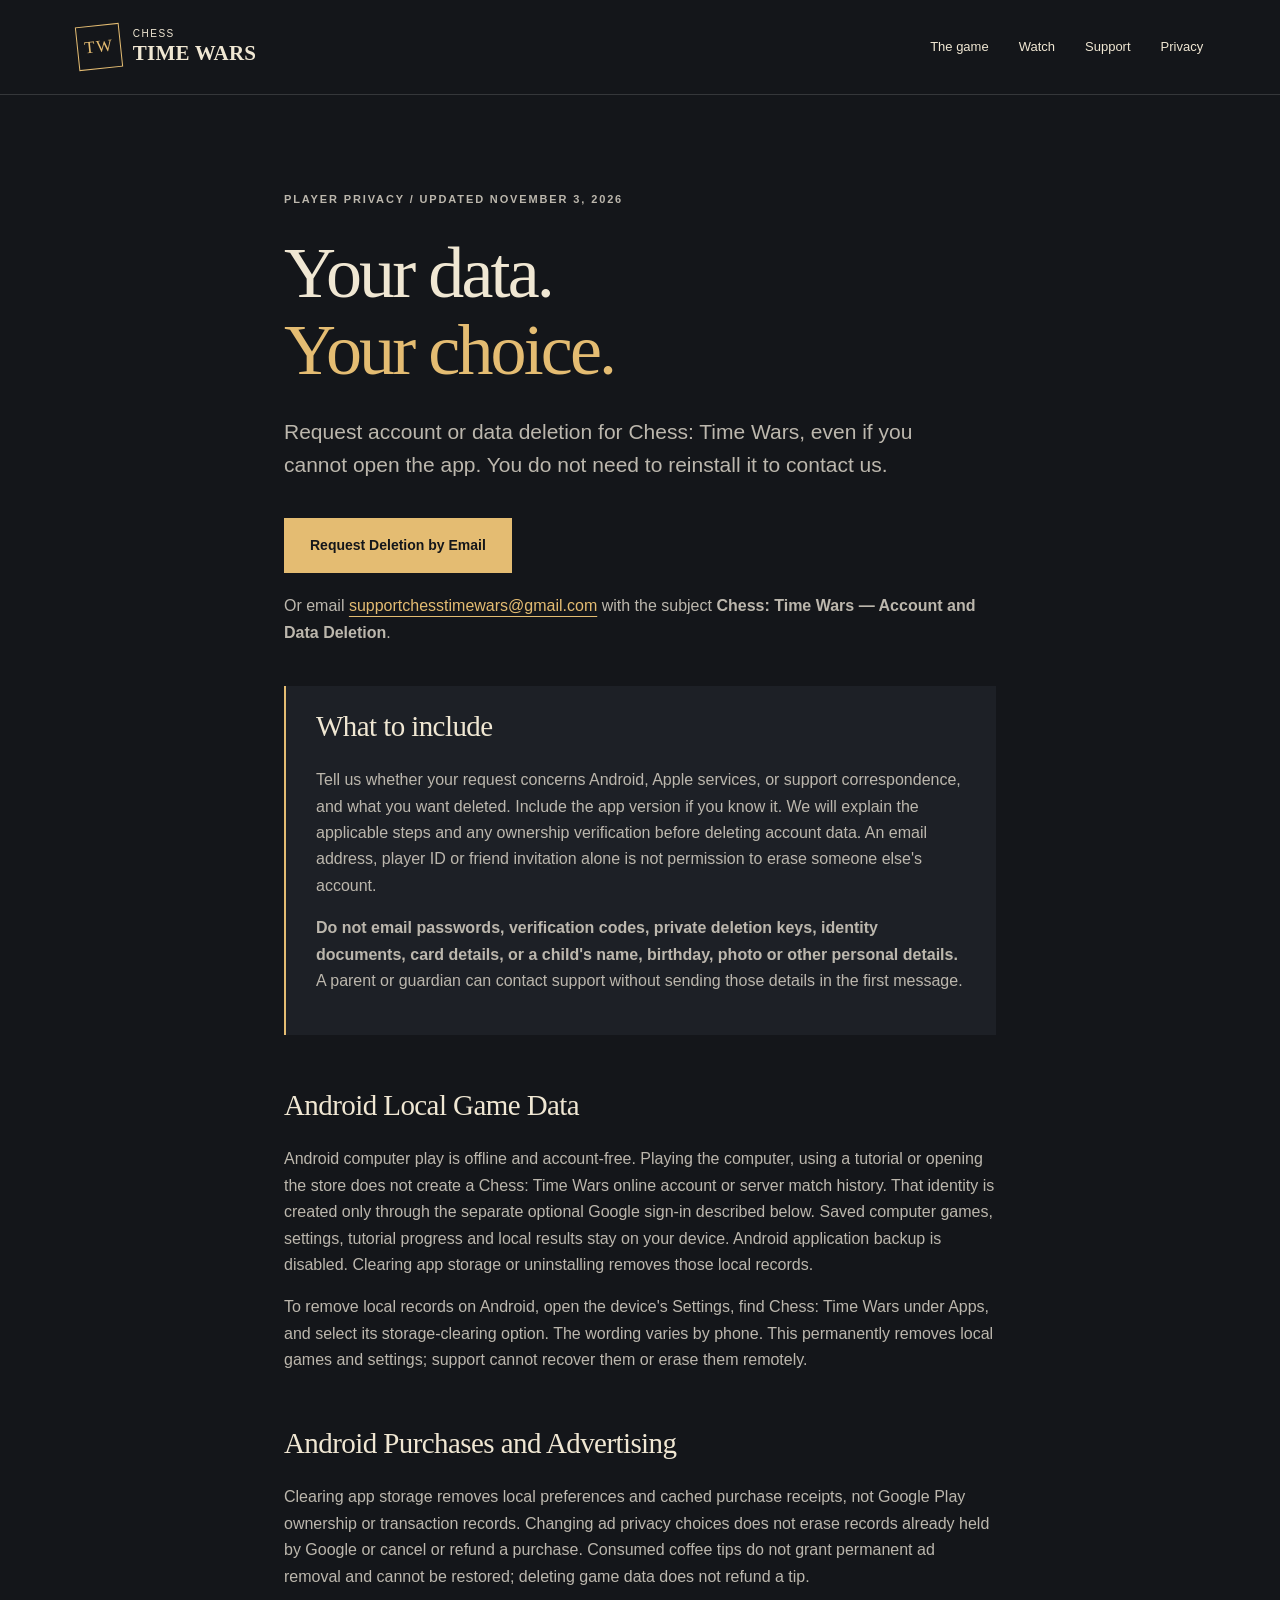
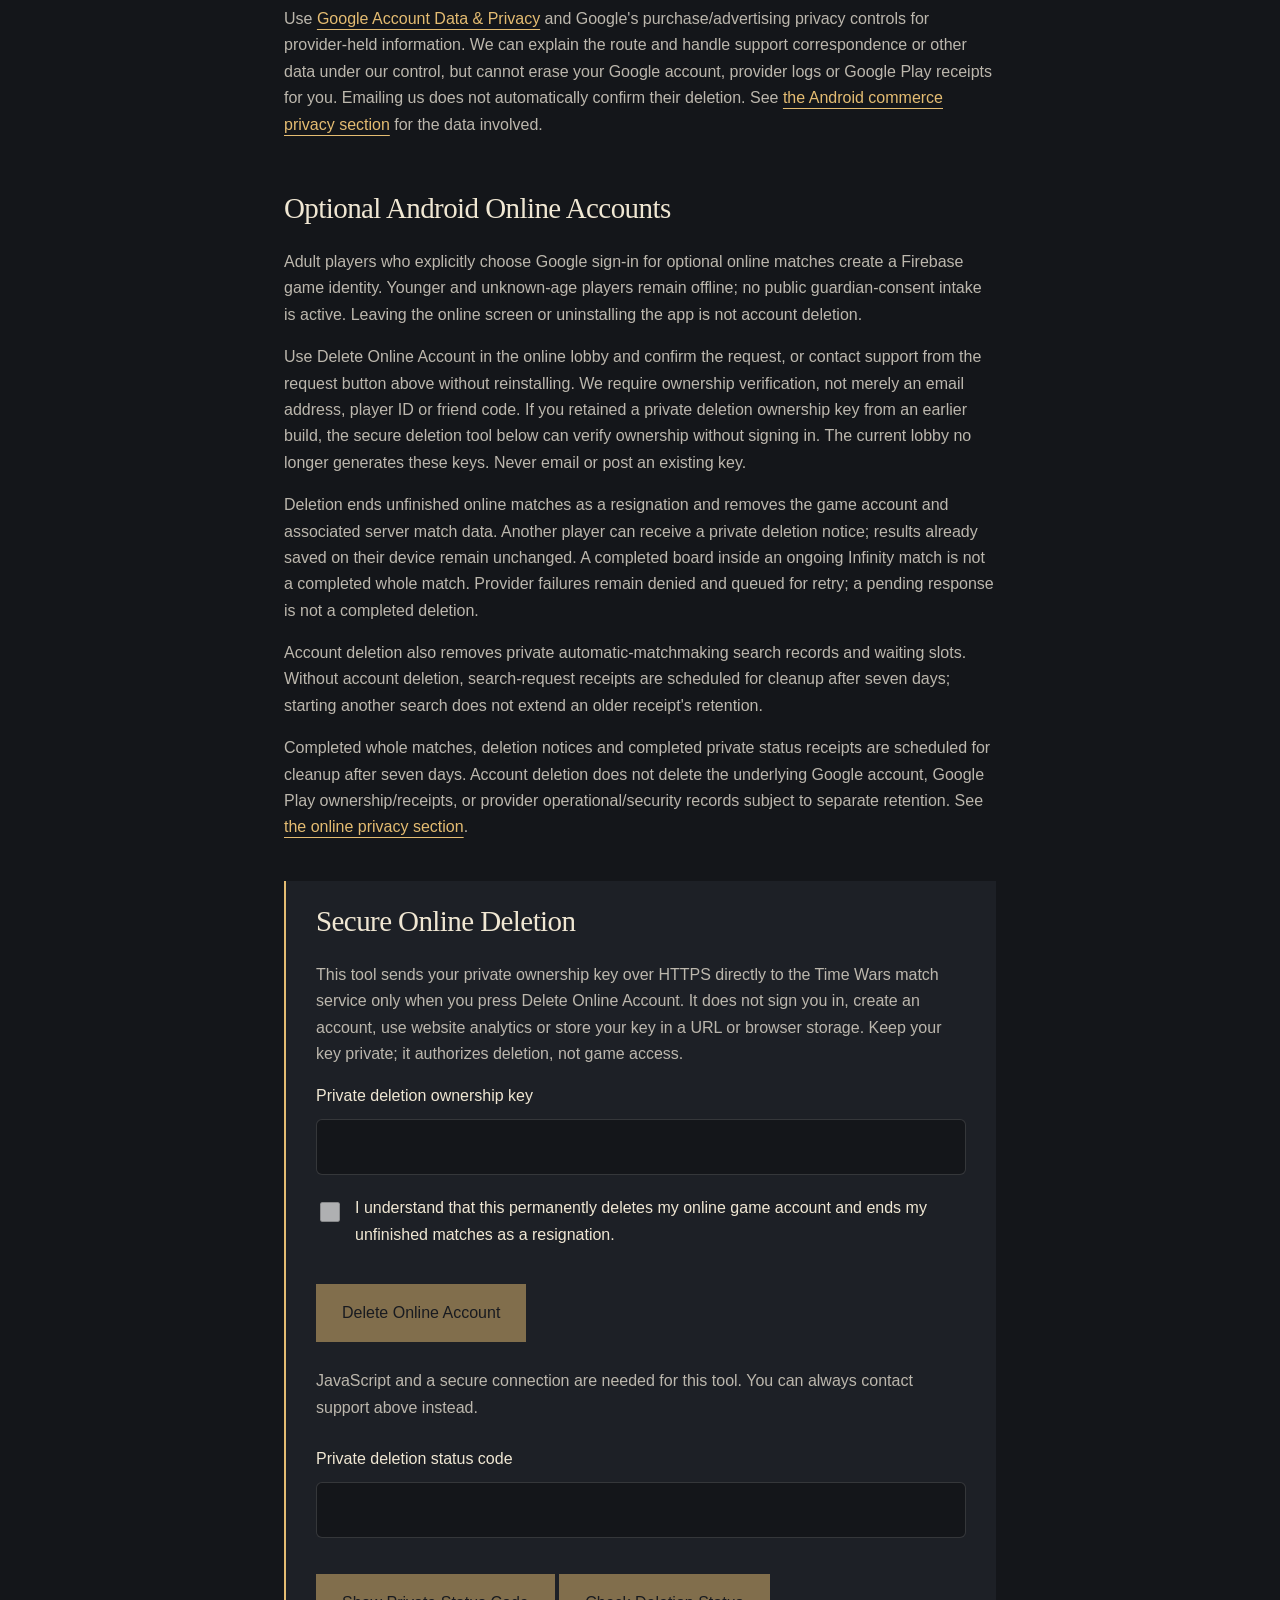
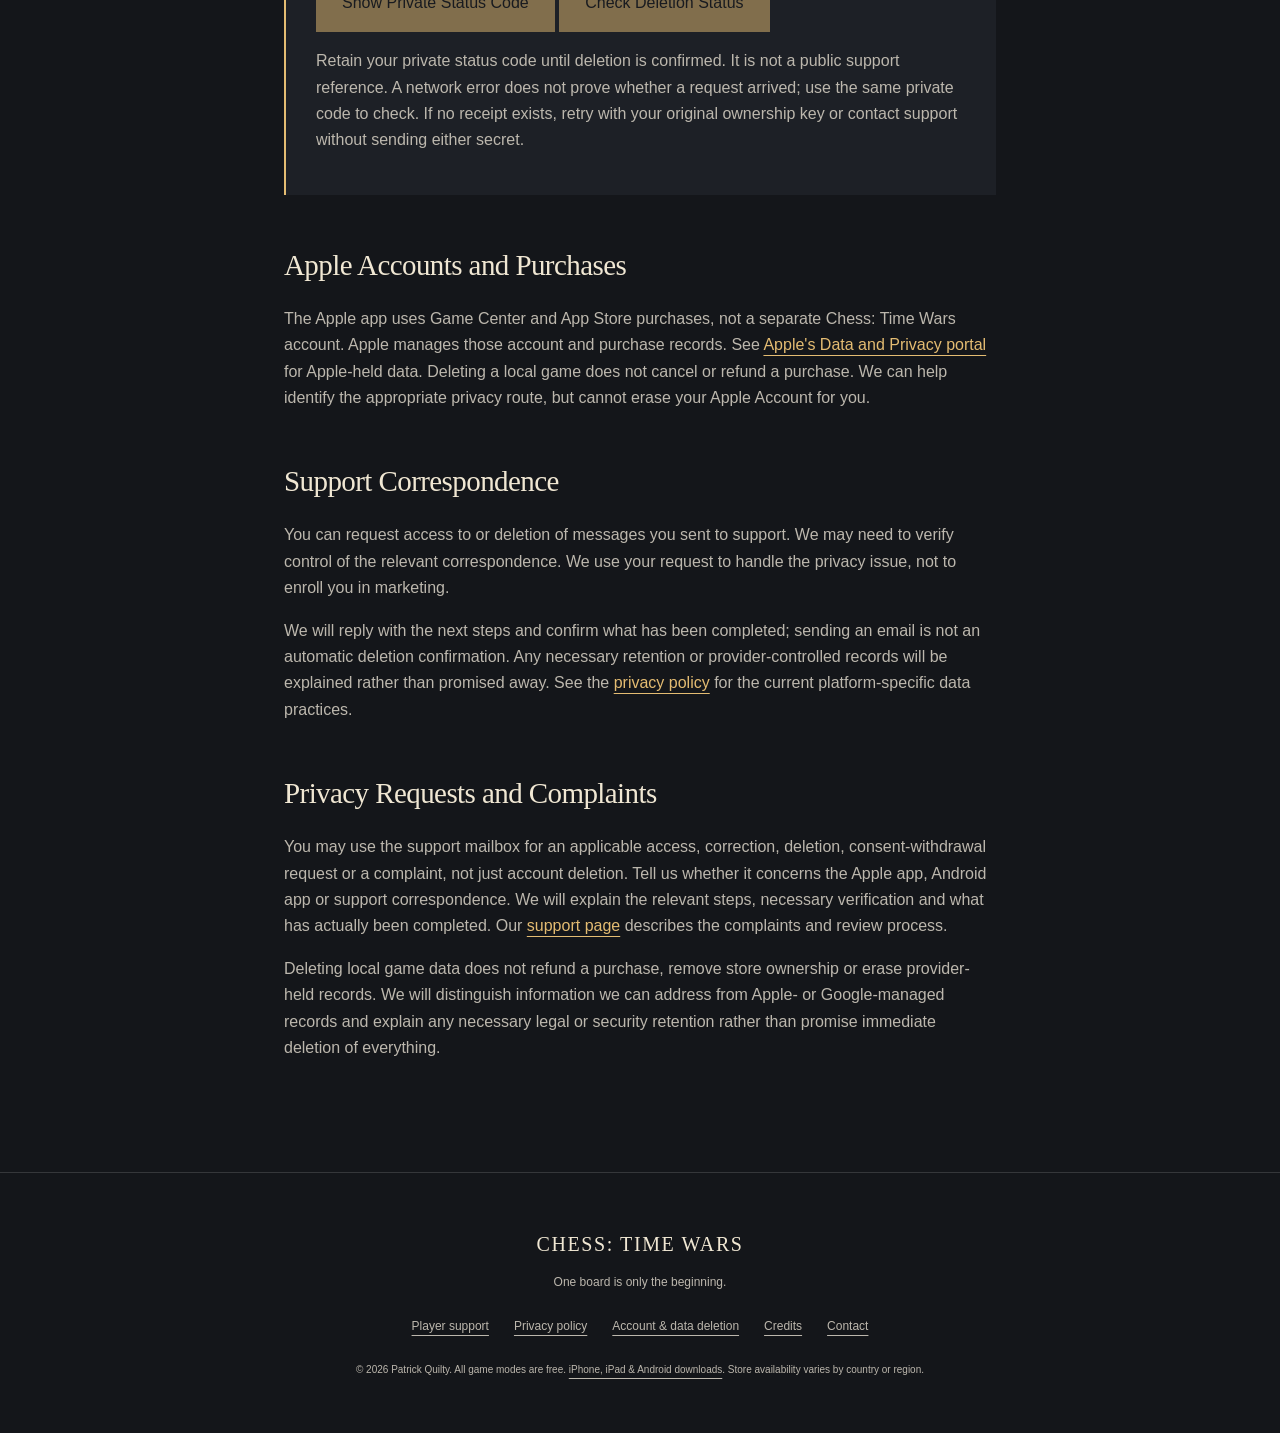
==== commit 71b22f4f: "Update website for Chess: Time Wars Android release" ====
--- a/account-deletion.html
+++ b/account-deletion.html
@@ -7,13 +7,13 @@
 <p>Or email <a href="mailto:supportchesstimewars@gmail.com">supportchesstimewars@gmail.com</a> with the subject <strong>Chess: Time Wars &mdash; Account and Data Deletion</strong>.</p>
 <div class="help-note"><h2>What to include</h2><p>Tell us whether your request concerns Android, Apple services, or support correspondence, and what you want deleted. Include the app version if you know it. We will explain the applicable steps and any ownership verification before deleting account data. An email address, player ID or friend invitation alone is not permission to erase someone else's account.</p><p><strong>Do not email passwords, verification codes, private deletion keys, identity documents, card details, or a child's name, birthday, photo or other personal details.</strong> A parent or guardian can contact support without sending those details in the first message.</p></div>
 <h2>Android Local Game Data</h2>
-<p>Android computer play is offline and account-free, including in combined internal build 16. Opening computer play, a tutorial or the store does not create a Chess: Time Wars online account or server match history. Only the separate optional online sign-in path creates an online identity; that path is described below. Matches, settings, tutorials and personal results stay on your device; clearing the app's storage or uninstalling it removes those local records. Android application backup is disabled in this beta.</p>
+<p>Android computer play is offline and account-free. Playing the computer, using a tutorial or opening the store does not create a Chess: Time Wars online account or server match history. That identity is created only through the separate optional Google sign-in described below. Saved computer games, settings, tutorial progress and local results stay on your device. Android application backup is disabled. Clearing app storage or uninstalling removes those local records.</p>
 <p>To remove local records on Android, open the device's Settings, find Chess: Time Wars under Apps, and select its storage-clearing option. The wording varies by phone. This permanently removes local games and settings; support cannot recover them or erase them remotely.</p>
-<h2>Optional Android Purchase and Advertising Tests</h2>
-<p>Commerce-enabled testing builds, including combined internal build 16, can separately enable Google Play purchase testing and Google test advertising for adult testers. No purchase or advertising opt-in is required for gameplay or multiplayer testing. Turning those tests off stops new app-initiated requests; it does not erase records already held by Google or cancel/refund a purchase. Clearing app storage removes local preview/test preferences and cached purchase receipts, not Google Play ownership or transaction records. Consumed coffee tips are not permanent ad-removal ownership and cannot be restored; deleting game data does not refund a tip.</p>
+<h2>Android Purchases and Advertising</h2>
+<p>Clearing app storage removes local preferences and cached purchase receipts, not Google Play ownership or transaction records. Changing ad privacy choices does not erase records already held by Google or cancel or refund a purchase. Consumed coffee tips do not grant permanent ad removal and cannot be restored; deleting game data does not refund a tip.</p>
 <p>Use <a href="https://myaccount.google.com/data-and-privacy">Google Account Data &amp; Privacy</a> and Google's purchase/advertising privacy controls for provider-held information. We can explain the route and handle support correspondence or other data under our control, but cannot erase your Google account, provider logs or Google Play receipts for you. Emailing us does not automatically confirm their deletion. See <a href="privacy.html#android-commerce">the Android commerce privacy section</a> for the data involved.</p>
 <h2>Optional Android Online Accounts</h2>
-<p>Adult players who explicitly choose Google sign-in for the optional online beta create a Firebase game identity. Younger and unknown-age players remain offline; no public guardian-consent intake is active. Leaving the online screen or uninstalling the app is not account deletion.</p>
+<p>Adult players who explicitly choose Google sign-in for optional online matches create a Firebase game identity. Younger and unknown-age players remain offline; no public guardian-consent intake is active. Leaving the online screen or uninstalling the app is not account deletion.</p>
 <p>Use Delete Online Account in the online lobby and confirm the request, or contact support from the request button above without reinstalling. We require ownership verification, not merely an email address, player ID or friend code. If you retained a private deletion ownership key from an earlier build, the secure deletion tool below can verify ownership without signing in. The current lobby no longer generates these keys. Never email or post an existing key.</p>
 <p>Deletion ends unfinished online matches as a resignation and removes the game account and associated server match data. Another player can receive a private deletion notice; results already saved on their device remain unchanged. A completed board inside an ongoing Infinity match is not a completed whole match. Provider failures remain denied and queued for retry; a pending response is not a completed deletion.</p>
 <p>Account deletion also removes private automatic-matchmaking search records and waiting slots. Without account deletion, search-request receipts are scheduled for cleanup after seven days; starting another search does not extend an older receipt's retention.</p>
@@ -43,4 +43,4 @@
 <p>You may use the support mailbox for an applicable access, correction, deletion, consent-withdrawal request or a complaint, not just account deletion. Tell us whether it concerns the Apple app, Android app or support correspondence. We will explain the relevant steps, necessary verification and what has actually been completed. Our <a href="https://chesstimewars.github.io/support.html">support page</a> describes the complaints and review process.</p>
 <p>Deleting local game data does not refund a purchase, remove store ownership or erase provider-held records. We will distinguish information we can address from Apple- or Google-managed records and explain any necessary legal or security retention rather than promise immediate deletion of everything.</p>
 </section>
-</article></main><footer><a class="footer-brand" href="./">CHESS: TIME WARS</a><p>One board is only the beginning.</p><div><a href="support.html">Player support</a><a href="privacy.html">Privacy policy</a><a href="account-deletion.html">Account &amp; data deletion</a><a href="./#credits">Credits</a><a href="mailto:supportchesstimewars@gmail.com">Contact</a></div><small>&copy; 2026 Patrick Quilty. Available now on the <a href="https://apps.apple.com/app/chess-time-wars/id6818296008">App Store</a> for iPhone and iPad. All game modes are free in Apple version 1.0.3 and later. Optional ad removal and coffee tips are offered in the app through Apple. Android is in closed testing; public release is coming soon.</small></footer></body></html>
+</article></main><footer><a class="footer-brand" href="./">CHESS: TIME WARS</a><p>One board is only the beginning.</p><div><a href="support.html">Player support</a><a href="privacy.html">Privacy policy</a><a href="account-deletion.html">Account &amp; data deletion</a><a href="./#credits">Credits</a><a href="mailto:supportchesstimewars@gmail.com">Contact</a></div><small>&copy; 2026 Patrick Quilty. All game modes are free. <a href="./#download">iPhone, iPad &amp; Android downloads</a>. Store availability varies by country or region.</small></footer></body></html>
